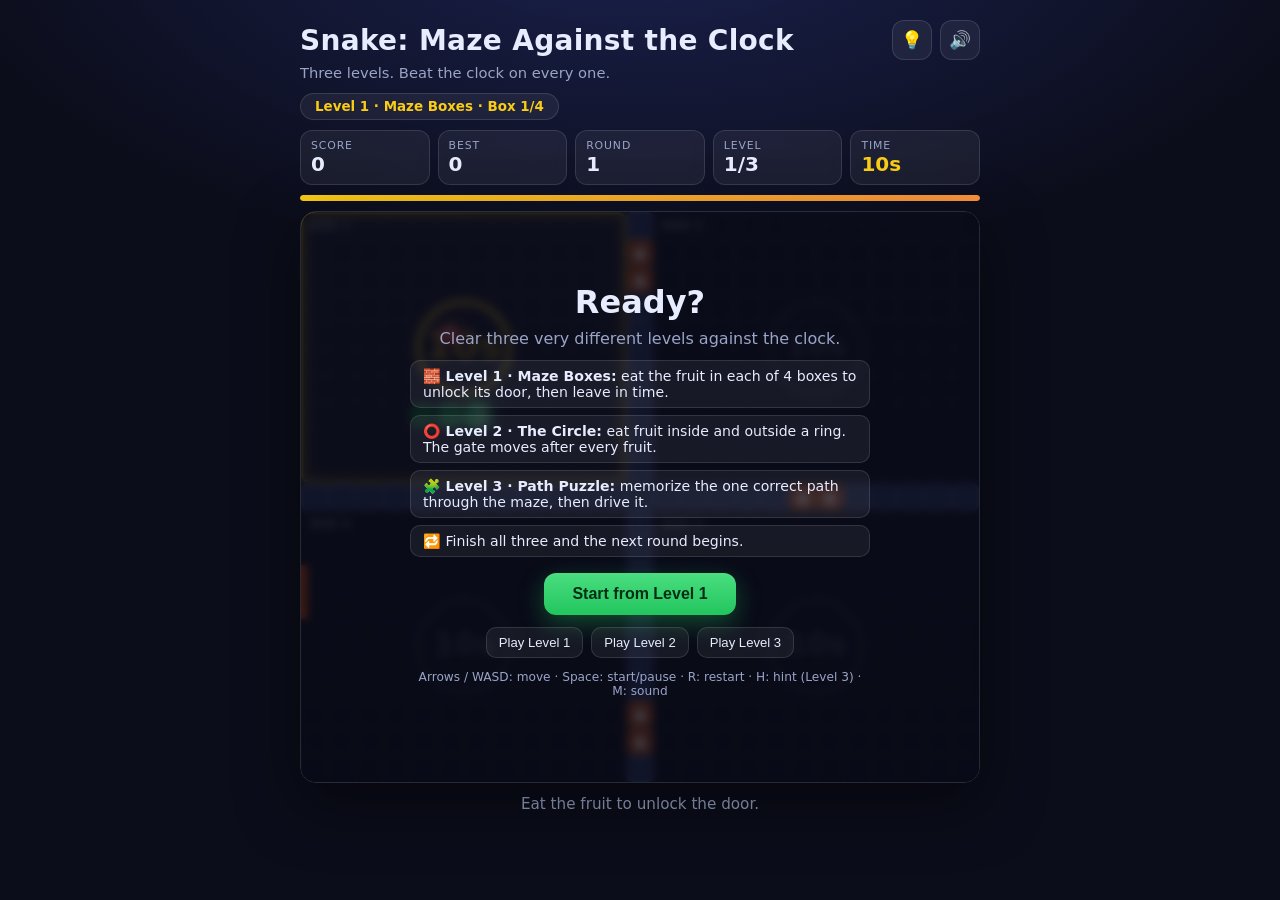
==== index.html @ c09808b4 "One more game team 6" ====
<!DOCTYPE html>
<html lang="en">
<head>
<meta charset="UTF-8">
<meta name="viewport" content="width=device-width, initial-scale=1">
<title>Snake - Maze Against the Clock (Levels)</title>
<style>
:root {
  --bg: #0b0d1a;
  --panel: rgba(255, 255, 255, 0.06);
  --border: rgba(255, 255, 255, 0.12);
  --text: #e8ecff;
  --muted: #9aa4c7;
  --accent: #4ade80;
  --gold: #facc15;
  --danger: #f87171;
}
* { box-sizing: border-box; }
html, body { min-height: 100%; }
body {
  margin: 0;
  font-family: system-ui, -apple-system, "Segoe UI", Roboto, Helvetica, Arial, sans-serif;
  color: var(--text);
  background: radial-gradient(1200px 600px at 50% -10%, #1b2250 0%, var(--bg) 60%);
  background-attachment: fixed;
  display: flex;
  justify-content: center;
  padding: 20px 12px 32px;
}
.app { width: 100%; max-width: 680px; }
.top { display: flex; align-items: center; justify-content: space-between; gap: 12px; margin-bottom: 4px; }
.top .btns { display: flex; gap: 8px; }
.title { font-size: clamp(1.25rem, 4vw, 1.75rem); margin: 0; letter-spacing: 0.3px; }
.sub { color: var(--muted); margin: 0 0 12px; font-size: 0.92rem; }
.pill {
  display: inline-block;
  background: var(--panel);
  border: 1px solid var(--border);
  border-radius: 99px;
  padding: 5px 14px;
  font-size: 0.84rem;
  font-weight: 600;
  color: var(--gold);
  margin-bottom: 10px;
}
.icon-btn {
  background: var(--panel);
  border: 1px solid var(--border);
  color: var(--text);
  width: 40px; height: 40px;
  border-radius: 12px;
  font-size: 1.1rem;
  cursor: pointer;
  transition: background 0.15s, transform 0.1s;
}
.icon-btn:hover { background: rgba(255, 255, 255, 0.12); }
.icon-btn:active { transform: scale(0.94); }
.hud { display: grid; grid-template-columns: repeat(5, 1fr); gap: 8px; margin-bottom: 10px; }
.card {
  background: var(--panel);
  border: 1px solid var(--border);
  border-radius: 12px;
  padding: 8px 10px;
  backdrop-filter: blur(6px);
}
.card .label { font-size: 0.68rem; text-transform: uppercase; letter-spacing: 0.08em; color: var(--muted); }
.card .value { display: inline-block; font-size: 1.25rem; font-weight: 700; font-variant-numeric: tabular-nums; }
.card.time .value { color: var(--gold); }
.card.time.danger .value { color: var(--danger); animation: pulse 0.5s infinite alternate; }
@keyframes pulse { to { transform: scale(1.14); } }
.bar { height: 6px; background: rgba(255, 255, 255, 0.08); border-radius: 99px; overflow: hidden; margin-bottom: 10px; }
.bar > div { height: 100%; width: 100%; background: linear-gradient(90deg, var(--gold), #fb923c); border-radius: 99px; }
.bar.danger > div { background: linear-gradient(90deg, #f87171, #ef4444); }
.stage {
  position: relative;
  border-radius: 16px;
  overflow: hidden;
  border: 1px solid var(--border);
  box-shadow: 0 20px 60px rgba(0, 0, 0, 0.5);
}
canvas { display: block; width: 100%; height: auto; touch-action: none; background: #0a0c18; }
.toast {
  position: absolute; top: 12px; left: 50%;
  transform: translate(-50%, -20px);
  background: rgba(15, 18, 40, 0.94);
  border: 1px solid var(--border);
  padding: 7px 16px;
  border-radius: 99px;
  font-size: 0.9rem;
  opacity: 0;
  transition: opacity 0.25s, transform 0.25s;
  pointer-events: none;
  max-width: 94%;
  text-align: center;
}
.toast.show { opacity: 1; transform: translate(-50%, 0); }
.overlay {
  position: absolute; inset: 0;
  display: flex; align-items: center; justify-content: center;
  background: rgba(8, 10, 22, 0.78);
  backdrop-filter: blur(4px);
  padding: 16px;
  text-align: center;
  overflow-y: auto;
}
.overlay.hidden { display: none; }
.panel { max-width: 460px; }
.panel h2 { margin: 0 0 8px; font-size: clamp(1.4rem, 5vw, 2rem); }
.panel p { margin: 0 0 12px; color: var(--muted); }
.rules { text-align: left; margin: 0 auto 16px; padding: 0; list-style: none; display: grid; gap: 7px; }
.rules li { background: var(--panel); border: 1px solid var(--border); border-radius: 10px; padding: 7px 12px; font-size: 0.88rem; }
.stats { font-weight: 600; margin-bottom: 16px; font-variant-numeric: tabular-nums; }
.btn {
  background: linear-gradient(180deg, #4ade80, #22c55e);
  color: #052e16;
  border: 0;
  border-radius: 12px;
  padding: 12px 28px;
  font-size: 1rem;
  font-weight: 700;
  cursor: pointer;
  box-shadow: 0 8px 24px rgba(34, 197, 94, 0.35);
  transition: transform 0.1s, filter 0.15s;
}
.btn:hover { filter: brightness(1.08); }
.btn:active { transform: scale(0.97); }
.levels { display: flex; gap: 8px; justify-content: center; margin-top: 12px; flex-wrap: wrap; }
.levels button {
  background: var(--panel);
  border: 1px solid var(--border);
  color: var(--text);
  border-radius: 10px;
  padding: 7px 12px;
  font-size: 0.82rem;
  cursor: pointer;
}
.levels button:hover { background: rgba(255, 255, 255, 0.14); }
.keys { margin-top: 12px !important; font-size: 0.76rem; }
.hint { text-align: center; margin: 12px 0 0; color: var(--muted); min-height: 1.4em; font-size: 0.95rem; }
.hint.ok { color: var(--accent); }
.dpad { display: none; grid-template-columns: repeat(3, 60px); grid-template-rows: repeat(2, 60px); gap: 8px; justify-content: center; margin-top: 14px; }
.dpad button {
  background: var(--panel); border: 1px solid var(--border); color: var(--text);
  border-radius: 14px; font-size: 1.3rem; touch-action: manipulation;
}
.dpad button:active { background: rgba(255, 255, 255, 0.2); }
.dpad .up { grid-column: 2; grid-row: 1; }
.dpad .left { grid-column: 1; grid-row: 2; }
.dpad .down { grid-column: 2; grid-row: 2; }
.dpad .right { grid-column: 3; grid-row: 2; }
@media (pointer: coarse) { .dpad { display: grid; } }
@media (max-width: 520px) { .hud { grid-template-columns: repeat(3, 1fr); } }
</style>
</head>
<body>
<div class="app">
  <div class="top">
    <h1 class="title">Snake: Maze Against the Clock</h1>
    <div class="btns">
      <button class="icon-btn" id="hintBtn" aria-label="Use hint">💡</button>
      <button class="icon-btn" id="muteBtn" aria-label="Toggle sound">🔊</button>
    </div>
  </div>
  <p class="sub">Three levels. Beat the clock on every one.</p>
  <div class="pill" id="stagePill"></div>

  <div class="hud">
    <div class="card"><div class="label">Score</div><div class="value" id="score">0</div></div>
    <div class="card"><div class="label">Best</div><div class="value" id="best">0</div></div>
    <div class="card"><div class="label">Round</div><div class="value" id="round">1</div></div>
    <div class="card"><div class="label">Level</div><div class="value" id="level">1/3</div></div>
    <div class="card time" id="timeCard"><div class="label">Time</div><div class="value" id="time">10s</div></div>
  </div>
  <div class="bar" id="bar"><div id="barFill"></div></div>

  <div class="stage">
    <canvas id="game" width="625" height="525"></canvas>
    <div class="toast" id="toast"></div>
    <div class="overlay" id="overlay">
      <div class="panel">
        <h2 id="ovTitle"></h2>
        <p id="ovText"></p>
        <ul class="rules" id="ovRules">
          <li>🧱 <b>Level 1 · Maze Boxes:</b> eat the fruit in each of 4 boxes to unlock its door, then leave in time.</li>
          <li>⭕ <b>Level 2 · The Circle:</b> eat fruit inside and outside a ring. The gate moves after every fruit.</li>
          <li>🧩 <b>Level 3 · Path Puzzle:</b> memorize the one correct path through the maze, then drive it.</li>
          <li>🔁 Finish all three and the next round begins.</li>
        </ul>
        <div class="stats" id="ovStats"></div>
        <button class="btn" id="ovBtn"></button>
        <div class="levels" id="ovLevels">
          <button data-level="0">Play Level 1</button>
          <button data-level="1">Play Level 2</button>
          <button data-level="2">Play Level 3</button>
        </div>
        <p class="keys">Arrows / WASD: move · Space: start/pause · R: restart · H: hint (Level 3) · M: sound</p>
      </div>
    </div>
  </div>

  <p class="hint" id="hint"></p>

  <div class="dpad">
    <button class="up" data-dx="0" data-dy="-1" aria-label="Up">▲</button>
    <button class="left" data-dx="-1" data-dy="0" aria-label="Left">◀</button>
    <button class="down" data-dx="0" data-dy="1" aria-label="Down">▼</button>
    <button class="right" data-dx="1" data-dy="0" aria-label="Right">▶</button>
  </div>
</div>

<script>
(function () {
  const TILE = 25, COLS = 25, ROWS = 21;
  const DELAY = 180;
  const BOX_LIMIT = 10000;
  const CIRCLE_LIMIT = 12000;
  const CIRCLE_FRUITS = 4;
  const VW = Math.floor(COLS / 2), HW = Math.floor(ROWS / 2);
  const W = COLS * TILE, H = ROWS * TILE;

  const RING_R = 8, GAP_HALF = 0.24;
  const RCX = (COLS - 1) / 2, RCY = (ROWS - 1) / 2;

  const MZ_W = 8, MZ_H = 6;
  const MGW = MZ_W * 2 + 1, MGH = MZ_H * 2 + 1;
  const MOX = Math.floor((COLS - MGW) / 2), MOY = Math.floor((ROWS - MGH) / 2);
  const PREVIEW_MS = 6000, HINTS = 3, HINT_COST = 3000, HINT_SHOW = 1600;

  const STAGE_NAMES = ['Maze Boxes', 'The Circle', 'Path Puzzle'];
  const BONUS = [10, 15, 25];

  const canvas = document.getElementById('game');
  const ctx = canvas.getContext('2d');
  const dpr = Math.min(window.devicePixelRatio || 1, 2);
  canvas.width = W * dpr;
  canvas.height = H * dpr;

  const $ = id => document.getElementById(id);
  const scoreEl = $('score'), bestEl = $('best'), roundEl = $('round'), levelEl = $('level');
  const timeEl = $('time'), timeCard = $('timeCard'), bar = $('bar'), barFill = $('barFill');
  const overlay = $('overlay'), ovTitle = $('ovTitle'), ovText = $('ovText');
  const ovRules = $('ovRules'), ovStats = $('ovStats'), ovBtn = $('ovBtn'), ovLevels = $('ovLevels');
  const toastEl = $('toast'), hintEl = $('hint'), muteBtn = $('muteBtn'), hintBtn = $('hintBtn');
  const stagePill = $('stagePill');

  function loadStore(key) {
    try { return localStorage.getItem(key); } catch (e) { return null; }
  }
  function saveStore(key, value) {
    try { localStorage.setItem(key, String(value)); } catch (e) {}
  }

  let best = parseInt(loadStore('snakeMazeLevelsBest') || '0', 10) || 0;
  let muted = loadStore('snakeMazeMuted') === '1';
  let startBest = best;

  let audioCtx = null;
  function ensureAudio() {
    if (!audioCtx) {
      try { audioCtx = new (window.AudioContext || window.webkitAudioContext)(); } catch (e) {}
    }
    if (audioCtx && audioCtx.state === 'suspended') audioCtx.resume();
  }
  function tone(freq, dur, type, vol, delay) {
    if (muted || !audioCtx) return;
    const t = audioCtx.currentTime + (delay || 0);
    const o = audioCtx.createOscillator();
    const g = audioCtx.createGain();
    o.type = type || 'sine';
    o.frequency.setValueAtTime(freq, t);
    g.gain.setValueAtTime(vol || 0.07, t);
    g.gain.exponentialRampToValueAtTime(0.0001, t + dur);
    o.connect(g);
    g.connect(audioCtx.destination);
    o.start(t);
    o.stop(t + dur);
  }
  const sfx = {
    eat() { tone(660, 0.08, 'square'); tone(880, 0.1, 'square', 0.07, 0.07); },
    unlock() { tone(523, 0.1, 'triangle', 0.1); tone(784, 0.18, 'triangle', 0.1, 0.1); },
    enter() { tone(440, 0.08, 'triangle', 0.09); tone(554, 0.08, 'triangle', 0.09, 0.08); tone(659, 0.12, 'triangle', 0.09, 0.16); },
    round() { [523, 659, 784, 1047].forEach((f, i) => tone(f, 0.16, 'triangle', 0.1, i * 0.09)); },
    tick() { tone(1000, 0.05, 'square', 0.04); },
    gate() { tone(330, 0.1, 'sine', 0.08); tone(247, 0.14, 'sine', 0.08, 0.09); },
    die() { tone(220, 0.25, 'sawtooth', 0.09); tone(110, 0.45, 'sawtooth', 0.09, 0.2); }
  };

  const snake = [];
  const doors = [[{}, {}], [{}, {}], [{}, {}], [{}, {}]];
  const doorOpen = [false, false, false, false];
  const doorSealed = [false, false, false, false];
  const timeLeft = [BOX_LIMIT, BOX_LIMIT, BOX_LIMIT, BOX_LIMIT];
  const particles = [];

  const ringAll = [];
  const ringAny = new Uint8Array(COLS * ROWS);
  const ringWall = new Uint8Array(COLS * ROWS);
  const wallGrid = new Uint8Array(COLS * ROWS);

  let food = null;
  let dx = 1, dy = 0;
  let queue = [];
  let score = 0, round = 1, cur = 0, stage = 0, limit = BOX_LIMIT;
  let state = 'menu';
  let acc = 0, lastSec = null, shake = 0, toastTimer = null;
  let circleIndex = 0, gapAngle = 0, pendingGate = false;
  let path = [], previewLeft = 0, hintShow = 0, hintsLeft = HINTS;

  function randInt(a, b) { return a + Math.floor(Math.random() * (b - a + 1)); }
  function angDiff(a, b) {
    let d = Math.abs(a - b) % (Math.PI * 2);
    return d > Math.PI ? Math.PI * 2 - d : d;
  }

  for (let y = 0; y < ROWS; y++) {
    for (let x = 0; x < COLS; x++) {
      const d = Math.hypot(x - RCX, y - RCY);
      if (Math.abs(d - RING_R) <= 0.55) {
        ringAll.push({ x, y });
        ringAny[y * COLS + x] = 1;
      }
    }
  }

  function generateDoors() {
    const r0 = randInt(1, HW - 3);
    doors[0] = [{ x: VW, y: r0 }, { x: VW, y: r0 + 1 }];
    const c1 = randInt(VW + 2, COLS - 3);
    doors[1] = [{ x: c1, y: HW }, { x: c1 + 1, y: HW }];
    const r2 = randInt(HW + 2, ROWS - 3);
    doors[2] = [{ x: VW, y: r2 }, { x: VW, y: r2 + 1 }];
    const r3 = randInt(HW + 2, ROWS - 3);
    doors[3] = [{ x: 0, y: r3 }, { x: 0, y: r3 + 1 }];
  }

  function boxRect(i) {
    switch (i) {
      case 0: return { x0: 0, y0: 0, x1: VW - 1, y1: HW - 1 };
      case 1: return { x0: VW + 1, y0: 0, x1: COLS - 1, y1: HW - 1 };
      case 2: return { x0: VW + 1, y0: HW + 1, x1: COLS - 1, y1: ROWS - 1 };
      default: return { x0: 0, y0: HW + 1, x1: VW - 1, y1: ROWS - 1 };
    }
  }

  function boxOf(x, y) {
    if (x === VW || y === HW) return -1;
    if (y < HW) return x < VW ? 0 : 1;
    return x > VW ? 2 : 3;
  }

  function doorIndexAt(x, y) {
    for (let i = 0; i < 3; i++) {
      if ((doors[i][0].x === x && doors[i][0].y === y) || (doors[i][1].x === x && doors[i][1].y === y)) return i;
    }
    return -1;
  }

  function blockReason(x, y) {
    if (stage === 1) return ringWall[y * COLS + x] ? 'You crashed into the ring wall.' : null;
    if (stage === 2) return wallGrid[y * COLS + x] ? 'You hit a wall. Wrong path!' : null;
    if (x !== VW && y !== HW) return null;
    const d = doorIndexAt(x, y);
    if (d >= 0 && !doorSealed[d]) {
      return doorOpen[d] ? null : 'The door is locked. Eat the fruit first.';
    }
    return 'You crashed into the wall.';
  }

  function onSnake(x, y) {
    return snake.some(s => s.x === x && s.y === y);
  }

  function spawnBoxFood() {
    const r = boxRect(cur);
    let x, y;
    do {
      x = randInt(r.x0, r.x1);
      y = randInt(r.y0, r.y1);
    } while (onSnake(x, y));
    food = { x, y };
  }

  function setupBoxes() {
    limit = BOX_LIMIT;
    timeLeft.fill(limit);
    generateDoors();
    const startY = randInt(2, HW - 3);
    snake.length = 0;
    snake.push({ x: 6, y: startY }, { x: 5, y: startY }, { x: 4, y: startY });
    dx = 1;
    dy = 0;
    spawnBoxFood();
  }

  function chooseGap(oldAngle) {
    let a;
    do {
      a = (Math.random() * 2 - 1) * Math.PI;
    } while (oldAngle !== null && angDiff(a, oldAngle) < 1.2);
    gapAngle = a;
    ringWall.fill(0);
    for (const c of ringAll) {
      if (angDiff(Math.atan2(c.y - RCY, c.x - RCX), gapAngle) >= GAP_HALF) {
        ringWall[c.y * COLS + c.x] = 1;
      }
    }
  }

  function spawnCircleFood() {
    const inside = circleIndex % 2 === 1;
    let x, y, tries = 0;
    do {
      x = randInt(0, COLS - 1);
      y = randInt(0, ROWS - 1);
      const d = Math.hypot(x - RCX, y - RCY);
      const okZone = inside ? d <= RING_R - 1.6 : d >= RING_R + 1.6;
      if (okZone && !onSnake(x, y)) break;
      tries++;
    } while (tries < 2000);
    food = { x, y };
  }

  function setupCircle() {
    limit = CIRCLE_LIMIT;
    timeLeft.fill(limit);
    circleIndex = 0;
    pendingGate = false;
    chooseGap(null);
    snake.length = 0;
    snake.push({ x: 4, y: 1 }, { x: 3, y: 1 }, { x: 2, y: 1 });
    dx = 1;
    dy = 0;
    spawnCircleFood();
  }

  function setupPuzzle() {
    wallGrid.fill(1);
    const openCell = (lx, ly) => { wallGrid[(MOY + ly) * COLS + MOX + lx] = 0; };
    const isWallCell = (lx, ly) => wallGrid[(MOY + ly) * COLS + MOX + lx] === 1;
    const stack = [[1, 1]];
    openCell(1, 1);
    while (stack.length) {
      const [x, y] = stack[stack.length - 1];
      const opts = [];
      [[2, 0], [-2, 0], [0, 2], [0, -2]].forEach(([ax, ay]) => {
        const nx = x + ax, ny = y + ay;
        if (nx > 0 && ny > 0 && nx < MGW - 1 && ny < MGH - 1 && isWallCell(nx, ny)) opts.push([ax, ay]);
      });
      if (!opts.length) { stack.pop(); continue; }
      const [ax, ay] = opts[randInt(0, opts.length - 1)];
      openCell(x + ax / 2, y + ay / 2);
      openCell(x + ax, y + ay);
      stack.push([x + ax, y + ay]);
    }

    const sx = MOX + 1, sy = MOY + 1;
    const prev = new Int32Array(COLS * ROWS).fill(-2);
    const dist = new Int32Array(COLS * ROWS).fill(-1);
    const q = [sy * COLS + sx];
    prev[q[0]] = -1;
    dist[q[0]] = 0;
    let far = q[0];
    for (let qi = 0; qi < q.length; qi++) {
      const k = q[qi];
      const x = k % COLS, y = Math.floor(k / COLS);
      if ((x - MOX) % 2 === 1 && (y - MOY) % 2 === 1 && dist[k] > dist[far]) far = k;
      [[1, 0], [-1, 0], [0, 1], [0, -1]].forEach(([ax, ay]) => {
        const nx = x + ax, ny = y + ay;
        if (nx < 0 || ny < 0 || nx >= COLS || ny >= ROWS) return;
        const nk = ny * COLS + nx;
        if (wallGrid[nk] || prev[nk] !== -2) return;
        prev[nk] = k;
        dist[nk] = dist[k] + 1;
        q.push(nk);
      });
    }
    path = [];
    for (let k = far; k !== -1; k = prev[k]) path.push({ x: k % COLS, y: Math.floor(k / COLS) });
    path.reverse();

    snake.length = 0;
    snake.push({ x: path[2].x, y: path[2].y }, { x: path[1].x, y: path[1].y }, { x: path[0].x, y: path[0].y });
    dx = path[2].x - path[1].x;
    dy = path[2].y - path[1].y;
    food = { x: path[path.length - 1].x, y: path[path.length - 1].y };

    limit = Math.min(60, Math.max(15, Math.ceil(path.length * DELAY * 1.4 / 1000) + 4)) * 1000;
    timeLeft.fill(limit);
    previewLeft = PREVIEW_MS;
    hintShow = 0;
    hintsLeft = HINTS;
  }

  function startStage(s) {
    stage = s;
    queue = [];
    acc = 0;
    lastSec = null;
    cur = 0;
    food = null;
    pendingGate = false;
    previewLeft = 0;
    hintShow = 0;
    for (let i = 0; i < 4; i++) {
      doorOpen[i] = false;
      doorSealed[i] = false;
    }
    if (s === 0) setupBoxes();
    else if (s === 1) setupCircle();
    else setupPuzzle();
  }

  function resetGame(level) {
    score = 0;
    round = 1;
    startBest = best;
    startStage(level || 0);
  }

  function updateBest() {
    if (score > best) {
      best = score;
      saveStore('snakeMazeLevelsBest', best);
    }
  }

  function burst(px, py, color, n, speed) {
    for (let i = 0; i < n; i++) {
      const a = Math.random() * Math.PI * 2;
      const s = (0.3 + Math.random()) * speed;
      particles.push({
        x: px, y: py,
        vx: Math.cos(a) * s, vy: Math.sin(a) * s,
        life: 500 + Math.random() * 400, max: 900,
        size: 2 + Math.random() * 3, color
      });
    }
  }

  function toast(msg, ms) {
    toastEl.textContent = msg;
    toastEl.classList.add('show');
    clearTimeout(toastTimer);
    toastTimer = setTimeout(() => toastEl.classList.remove('show'), ms || 1600);
  }

  function showOverlay(title, text, showRules, stats, btn, showLevels) {
    ovTitle.textContent = title;
    ovText.textContent = text;
    ovRules.style.display = showRules ? 'grid' : 'none';
    ovStats.textContent = stats;
    ovBtn.textContent = btn;
    ovLevels.style.display = showLevels ? 'flex' : 'none';
    overlay.classList.remove('hidden');
  }

  function showMenu() {
    showOverlay('Ready?', 'Clear three very different levels against the clock.', true, '', 'Start from Level 1', true);
  }

  function startGame(level) {
    resetGame(level || 0);
    state = 'playing';
    overlay.classList.add('hidden');
    if ((level || 0) > 0) toast('Level ' + (level + 1) + ': ' + STAGE_NAMES[level], 1800);
  }

  function pauseGame() {
    if (state !== 'playing') return;
    state = 'paused';
    showOverlay('Paused', 'The clock is stopped.', false, '', 'Resume', false);
  }

  function resumeGame() {
    if (state !== 'paused') return;
    state = 'playing';
    overlay.classList.add('hidden');
  }

  function endGame(reason) {
    state = 'over';
    shake = 14;
    sfx.die();
    const head = snake[0];
    burst(head.x * TILE + TILE / 2, head.y * TILE + TILE / 2, '#f87171', 28, 160);
    updateBest();
    const stats = 'Score ' + score + '  ·  Level ' + (stage + 1) + '  ·  Round ' + round + '  ·  Best ' + best + (score > startBest ? '  ·  New best!' : '');
    setTimeout(() => {
      if (state === 'over') showOverlay('Game Over', reason, false, stats, 'Play again from Level 1', true);
    }, 650);
  }

  function completeStage() {
    const done = stage;
    const bonus = BONUS[done];
    score += bonus;
    updateBest();
    sfx.round();
    const head = snake[0];
    burst(head.x * TILE + TILE / 2, head.y * TILE + TILE / 2, '#4ade80', 36, 220);
    const next = (done + 1) % 3;
    if (next === 0) round++;
    startStage(next);
    toast('Level ' + (done + 1) + ' complete! +' + bonus + '  →  Level ' + (next + 1) + ': ' + STAGE_NAMES[next], 2400);
  }

  function step() {
    if (queue.length) {
      const q = queue.shift();
      dx = q[0];
      dy = q[1];
    }
    const head = snake[0];
    const nx = head.x + dx, ny = head.y + dy;

    if (nx < 0 || nx >= COLS || ny < 0 || ny >= ROWS) {
      const atExit = stage === 0 && cur === 3 && nx === -1 && (ny === doors[3][0].y || ny === doors[3][1].y);
      if (atExit) {
        if (doorOpen[3]) completeStage();
        else endGame('The exit is locked. Eat the fruit first.');
      } else {
        endGame('You hit the edge of the arena.');
      }
      return;
    }

    const reason = blockReason(nx, ny);
    if (reason) {
      endGame(reason);
      return;
    }

    const eating = food && food.x === nx && food.y === ny;
    const body = eating ? snake : snake.slice(0, -1);
    if (body.some(s => s.x === nx && s.y === ny)) {
      endGame('You bit yourself.');
      return;
    }

    snake.unshift({ x: nx, y: ny });

    if (eating) {
      score++;
      updateBest();
      burst(nx * TILE + TILE / 2, ny * TILE + TILE / 2, '#fb7185', 18, 150);
      sfx.eat();
      food = null;
      if (stage === 0) {
        doorOpen[cur] = true;
        setTimeout(sfx.unlock, 150);
        toast('Door unlocked!');
      } else if (stage === 1) {
        circleIndex++;
        if (circleIndex >= CIRCLE_FRUITS) {
          completeStage();
          return;
        }
        timeLeft[0] = limit;
        lastSec = null;
        pendingGate = true;
        spawnCircleFood();
        toast(circleIndex % 2 === 1 ? 'Now grab the fruit INSIDE the circle!' : 'Now grab the fruit OUTSIDE the circle!');
      } else {
        completeStage();
        return;
      }
    } else {
      snake.pop();
    }

    if (stage === 0) {
      const b = boxOf(nx, ny);
      if (b === cur + 1) {
        doorSealed[cur] = true;
        cur = b;
        lastSec = null;
        spawnBoxFood();
        sfx.enter();
        toast('Box ' + (cur + 1) + ': find the fruit!');
      }
    }

    if (stage === 1 && pendingGate && !snake.some(s => ringAny[s.y * COLS + s.x])) {
      chooseGap(gapAngle);
      pendingGate = false;
      sfx.gate();
      toast('The gate moved!');
    }
  }

  function queueDir(ndx, ndy) {
    const ref = queue.length ? { x: queue[queue.length - 1][0], y: queue[queue.length - 1][1] } : { x: dx, y: dy };
    if (ndx === -ref.x && ndy === -ref.y) return;
    if (ndx === ref.x && ndy === ref.y) return;
    if (queue.length < 3) queue.push([ndx, ndy]);
  }

  function useHint() {
    if (stage !== 2) {
      toast('Hints are only available in Level 3');
      return;
    }
    if (state !== 'playing' || previewLeft > 0) return;
    if (hintsLeft <= 0) {
      toast('No hints left');
      return;
    }
    hintsLeft--;
    hintShow = HINT_SHOW;
    timeLeft[0] = Math.max(timeLeft[0] - HINT_COST, 500);
    toast('Hint! -' + (HINT_COST / 1000) + 's');
  }

  function timeUpMessage() {
    if (stage === 0) return "Time's up in Box " + (cur + 1) + '!';
    if (stage === 1) return "Time's up! You didn't reach the fruit.";
    return "Time's up! You didn't find the path.";
  }

  function updateHud() {
    scoreEl.textContent = score;
    bestEl.textContent = best;
    roundEl.textContent = round;
    levelEl.textContent = (stage + 1) + '/3';
    const secs = Math.ceil(timeLeft[cur] / 1000);
    const danger = timeLeft[cur] <= 5000;
    timeEl.textContent = secs + 's';
    timeCard.classList.toggle('danger', danger && state === 'playing' && previewLeft <= 0);
    bar.classList.toggle('danger', danger);
    barFill.style.width = (timeLeft[cur] / limit * 100) + '%';

    let pill = 'Level ' + (stage + 1) + ' · ' + STAGE_NAMES[stage];
    let hint;
    let ok = false;
    if (stage === 0) {
      pill += ' · Box ' + (cur + 1) + '/4';
      ok = doorOpen[cur];
      hint = ok ? 'Door unlocked. Leave this box now!' : 'Eat the fruit to unlock the door.';
    } else if (stage === 1) {
      pill += ' · Fruit ' + Math.min(circleIndex + 1, CIRCLE_FRUITS) + '/' + CIRCLE_FRUITS;
      hint = (circleIndex % 2 === 1 ? 'Get the fruit INSIDE the circle' : 'Get the fruit OUTSIDE the circle') + '. The gate moves after every fruit.';
    } else {
      pill += ' · Hints ' + hintsLeft;
      hint = previewLeft > 0
        ? 'Memorize the path! Press Space to skip.'
        : 'Follow the exact path to the fruit. Hint: H (costs 3s).';
    }
    stagePill.textContent = pill;
    hintEl.textContent = hint;
    hintEl.classList.toggle('ok', ok);
  }

  function rr(x, y, w, h, r) {
    ctx.beginPath();
    ctx.moveTo(x + r, y);
    ctx.arcTo(x + w, y, x + w, y + h, r);
    ctx.arcTo(x + w, y + h, x, y + h, r);
    ctx.arcTo(x, y + h, x, y, r);
    ctx.arcTo(x, y, x + w, y, r);
    ctx.closePath();
  }

  function drawWallCell(x, y) {
    ctx.fillStyle = '#2f3b66';
    rr(x + 1, y + 1, TILE - 2, TILE - 2, 4);
    ctx.fill();
    ctx.strokeStyle = '#6f86d6';
    ctx.lineWidth = 1;
    ctx.stroke();
    ctx.strokeStyle = 'rgba(150, 175, 255, 0.3)';
    ctx.beginPath();
    ctx.moveTo(x + 5, y + 5);
    ctx.lineTo(x + TILE - 5, y + TILE - 5);
    ctx.moveTo(x + TILE - 5, y + 5);
    ctx.lineTo(x + 5, y + TILE - 5);
    ctx.stroke();
  }

  function drawLock(x, y) {
    ctx.strokeStyle = '#fff7ed';
    ctx.lineWidth = 2;
    ctx.beginPath();
    ctx.arc(x + TILE / 2, y + 11, 4, Math.PI, 0);
    ctx.stroke();
    ctx.fillStyle = '#fff7ed';
    rr(x + 7, y + 11, 11, 8, 2);
    ctx.fill();
  }

  function drawDoorCell(x, y, open, now) {
    if (open) {
      ctx.fillStyle = 'rgba(34, 197, 94, 0.16)';
      rr(x + 1, y + 1, TILE - 2, TILE - 2, 4);
      ctx.fill();
      ctx.strokeStyle = 'rgba(74, 222, 128, ' + (0.6 + 0.4 * Math.sin(now / 180)) + ')';
      ctx.lineWidth = 2;
      ctx.stroke();
    } else {
      ctx.fillStyle = '#c2410c';
      rr(x + 1, y + 1, TILE - 2, TILE - 2, 4);
      ctx.fill();
      ctx.strokeStyle = '#fdba74';
      ctx.lineWidth = 1;
      ctx.stroke();
      drawLock(x, y);
    }
  }

  function drawGrid(x0, y0, x1, y1) {
    ctx.strokeStyle = 'rgba(255, 255, 255, 0.05)';
    ctx.lineWidth = 1;
    ctx.beginPath();
    for (let x = x0; x <= x1; x++) { ctx.moveTo(x * TILE + 0.5, y0 * TILE); ctx.lineTo(x * TILE + 0.5, y1 * TILE); }
    for (let y = y0; y <= y1; y++) { ctx.moveTo(x0 * TILE, y * TILE + 0.5); ctx.lineTo(x1 * TILE, y * TILE + 0.5); }
    ctx.stroke();
  }

  function drawRingTimer(cx, cy, ms, lim, subLabel, now) {
    const danger = ms <= 5000;
    const frac = Math.max(0, ms / lim);
    const col = danger ? '248, 113, 113' : '250, 204, 21';
    ctx.lineWidth = 6;
    ctx.lineCap = 'round';
    ctx.strokeStyle = 'rgba(255, 255, 255, 0.07)';
    ctx.beginPath();
    ctx.arc(cx, cy, 42, 0, Math.PI * 2);
    ctx.stroke();
    ctx.strokeStyle = 'rgba(' + col + ', 0.55)';
    ctx.beginPath();
    ctx.arc(cx, cy, 42, -Math.PI / 2, -Math.PI / 2 + Math.PI * 2 * frac);
    ctx.stroke();
    const scale = danger && state === 'playing' ? 1 + 0.07 * Math.sin(now / 90) : 1;
    ctx.textAlign = 'center';
    ctx.textBaseline = 'middle';
    ctx.save();
    ctx.translate(cx, cy);
    ctx.scale(scale, scale);
    ctx.font = 'bold 36px system-ui, sans-serif';
    ctx.fillStyle = 'rgba(' + col + ', 0.6)';
    ctx.fillText(Math.ceil(ms / 1000) + 's', 0, subLabel ? -3 : 1);
    ctx.restore();
    if (subLabel) {
      ctx.font = 'bold 10px system-ui, sans-serif';
      ctx.fillStyle = 'rgba(255, 255, 255, 0.4)';
      ctx.fillText(subLabel, cx, cy + 24);
    }
  }

  function drawBoxTimers(now) {
    for (let i = 0; i < 4; i++) {
      const r = boxRect(i);
      const cx = (r.x0 + r.x1 + 1) * TILE / 2;
      const cy = (r.y0 + r.y1 + 1) * TILE / 2;

      ctx.textAlign = 'left';
      ctx.textBaseline = 'alphabetic';
      ctx.font = 'bold 11px system-ui, sans-serif';
      ctx.fillStyle = 'rgba(255, 255, 255, 0.45)';
      ctx.fillText('BOX ' + (i + 1), r.x0 * TILE + 8, r.y0 * TILE + 16);

      if (i === cur) {
        drawRingTimer(cx, cy, timeLeft[i], limit, null, now);
        continue;
      }

      ctx.lineWidth = 6;
      ctx.lineCap = 'round';
      ctx.strokeStyle = i < cur ? 'rgba(74, 222, 128, 0.35)' : 'rgba(255, 255, 255, 0.07)';
      ctx.beginPath();
      ctx.arc(cx, cy, 42, 0, Math.PI * 2);
      ctx.stroke();
      ctx.textAlign = 'center';
      ctx.textBaseline = 'middle';
      if (i < cur) {
        ctx.font = 'bold 20px system-ui, sans-serif';
        ctx.fillStyle = 'rgba(74, 222, 128, 0.6)';
        ctx.fillText('DONE', cx, cy);
      } else {
        ctx.font = 'bold 28px system-ui, sans-serif';
        ctx.fillStyle = 'rgba(255, 255, 255, 0.2)';
        ctx.fillText((limit / 1000) + 's', cx, cy + 1);
      }
    }
  }

  function drawBoxesScene(now) {
    for (let i = 0; i < 4; i++) {
      const r = boxRect(i);
      ctx.fillStyle = i === cur ? 'rgba(255, 255, 255, 0.06)' : i < cur ? 'rgba(74, 222, 128, 0.04)' : 'rgba(255, 255, 255, 0.02)';
      ctx.fillRect(r.x0 * TILE, r.y0 * TILE, (r.x1 - r.x0 + 1) * TILE, (r.y1 - r.y0 + 1) * TILE);
    }
    drawGrid(0, 0, COLS, ROWS);

    const c = boxRect(cur);
    ctx.shadowColor = '#facc15';
    ctx.shadowBlur = 14;
    ctx.strokeStyle = 'rgba(250, 204, 21, 0.75)';
    ctx.lineWidth = 2;
    rr(c.x0 * TILE + 1.5, c.y0 * TILE + 1.5, (c.x1 - c.x0 + 1) * TILE - 3, (c.y1 - c.y0 + 1) * TILE - 3, 6);
    ctx.stroke();
    ctx.shadowBlur = 0;

    for (let x = 0; x < COLS; x++) {
      for (let y = 0; y < ROWS; y++) {
        if (x !== VW && y !== HW) continue;
        const d = doorIndexAt(x, y);
        if (d >= 0 && !doorSealed[d]) drawDoorCell(x * TILE, y * TILE, doorOpen[d], now);
        else drawWallCell(x * TILE, y * TILE);
      }
    }

    const exitOpen = doorOpen[3];
    for (const p of doors[3]) {
      if (exitOpen) { ctx.shadowColor = '#4ade80'; ctx.shadowBlur = 12; }
      ctx.fillStyle = exitOpen ? '#4ade80' : '#ea580c';
      ctx.fillRect(0, p.y * TILE, 6, TILE);
      ctx.shadowBlur = 0;
    }
    if (exitOpen) {
      const my = (doors[3][0].y + 1) * TILE;
      ctx.fillStyle = 'rgba(74, 222, 128, ' + (0.6 + 0.4 * Math.sin(now / 180)) + ')';
      ctx.beginPath();
      ctx.moveTo(9, my);
      ctx.lineTo(19, my - 8);
      ctx.lineTo(19, my + 8);
      ctx.closePath();
      ctx.fill();
    }
    drawBoxTimers(now);
  }

  function drawCircleScene(now) {
    const pcx = (RCX + 0.5) * TILE, pcy = (RCY + 0.5) * TILE;
    const inside = circleIndex % 2 === 1;
    const pulse = 0.05 + 0.025 * Math.sin(now / 260);

    ctx.fillStyle = 'rgba(255, 255, 255, 0.03)';
    ctx.fillRect(0, 0, W, H);

    ctx.fillStyle = 'rgba(74, 222, 128, ' + pulse + ')';
    ctx.beginPath();
    if (inside) {
      ctx.arc(pcx, pcy, RING_R * TILE, 0, Math.PI * 2);
    } else {
      ctx.rect(0, 0, W, H);
      ctx.arc(pcx, pcy, RING_R * TILE, 0, Math.PI * 2, true);
    }
    ctx.fill(inside ? 'nonzero' : 'evenodd');

    drawGrid(0, 0, COLS, ROWS);

    for (const c of ringAll) {
      if (ringWall[c.y * COLS + c.x]) drawWallCell(c.x * TILE, c.y * TILE);
      else drawDoorCell(c.x * TILE, c.y * TILE, true, now);
    }

    ctx.textAlign = 'center';
    ctx.textBaseline = 'middle';
    ctx.font = 'bold 11px system-ui, sans-serif';
    ctx.fillStyle = 'rgba(255, 255, 255, 0.4)';
    ctx.fillText('INSIDE', pcx, pcy - 56);
    drawRingTimer(pcx, pcy, timeLeft[0], limit, 'FRUIT ' + Math.min(circleIndex + 1, CIRCLE_FRUITS) + '/' + CIRCLE_FRUITS, now);

    ctx.textAlign = 'left';
    ctx.textBaseline = 'alphabetic';
    ctx.font = 'bold 11px system-ui, sans-serif';
    ctx.fillStyle = 'rgba(255, 255, 255, 0.4)';
    ctx.fillText('OUTSIDE', 8, 16);
  }

  function drawPath(now) {
    if (!path.length) return;
    ctx.lineJoin = 'round';
    ctx.lineCap = 'round';
    ctx.shadowColor = '#facc15';
    ctx.shadowBlur = 12;
    ctx.strokeStyle = 'rgba(250, 204, 21, 0.75)';
    ctx.lineWidth = 6;
    ctx.beginPath();
    path.forEach((p, i) => {
      const px = p.x * TILE + TILE / 2, py = p.y * TILE + TILE / 2;
      if (i === 0) ctx.moveTo(px, py);
      else ctx.lineTo(px, py);
    });
    ctx.stroke();
    ctx.shadowBlur = 0;
    const idx = Math.floor(now / 28) % path.length;
    const m = path[idx];
    ctx.fillStyle = '#fff';
    ctx.beginPath();
    ctx.arc(m.x * TILE + TILE / 2, m.y * TILE + TILE / 2, 5, 0, Math.PI * 2);
    ctx.fill();
  }

  function drawPuzzleScene(now) {
    ctx.fillStyle = 'rgba(0, 0, 0, 0.4)';
    ctx.fillRect(0, 0, W, H);
    ctx.fillStyle = 'rgba(255, 255, 255, 0.05)';
    ctx.fillRect(MOX * TILE, MOY * TILE, MGW * TILE, MGH * TILE);
    drawGrid(MOX, MOY, MOX + MGW, MOY + MGH);

    for (let y = MOY; y < MOY + MGH; y++) {
      for (let x = MOX; x < MOX + MGW; x++) {
        if (wallGrid[y * COLS + x]) drawWallCell(x * TILE, y * TILE);
      }
    }

    ctx.shadowColor = '#4ade80';
    ctx.shadowBlur = 10;
    ctx.strokeStyle = 'rgba(74, 222, 128, 0.7)';
    ctx.lineWidth = 2;
    rr(MOX * TILE + 1, MOY * TILE + 1, MGW * TILE - 2, MGH * TILE - 2, 6);
    ctx.stroke();
    ctx.shadowBlur = 0;

    if (previewLeft > 0 || hintShow > 0) drawPath(now);

    ctx.textAlign = 'center';
    ctx.textBaseline = 'middle';
    if (previewLeft > 0) {
      ctx.font = 'bold 22px system-ui, sans-serif';
      ctx.fillStyle = 'rgba(250, 204, 21, 0.95)';
      ctx.fillText('MEMORIZE THE PATH  ' + Math.ceil(previewLeft / 1000), W / 2, 40);
      ctx.font = '13px system-ui, sans-serif';
      ctx.fillStyle = 'rgba(255, 255, 255, 0.6)';
      ctx.fillText('Press Space to skip', W / 2, 66);
    } else {
      ctx.font = 'bold 13px system-ui, sans-serif';
      ctx.fillStyle = 'rgba(255, 255, 255, 0.45)';
      ctx.fillText('FIND THE ONE CORRECT PATH', W / 2, 40);
    }
  }

  function drawFood(now) {
    if (!food) return;
    const cx = food.x * TILE + TILE / 2;
    const cy = food.y * TILE + TILE / 2;
    const r = 8 + 1.5 * Math.sin(now / 200);
    ctx.shadowColor = '#ef4444';
    ctx.shadowBlur = 18;
    const grad = ctx.createRadialGradient(cx - 3, cy - 3, 1, cx, cy, r);
    grad.addColorStop(0, '#fca5a5');
    grad.addColorStop(1, '#dc2626');
    ctx.fillStyle = grad;
    ctx.beginPath();
    ctx.arc(cx, cy, r, 0, Math.PI * 2);
    ctx.fill();
    ctx.shadowBlur = 0;
    ctx.strokeStyle = '#16a34a';
    ctx.lineWidth = 2;
    ctx.beginPath();
    ctx.moveTo(cx, cy - r + 1);
    ctx.lineTo(cx + 3, cy - r - 4);
    ctx.stroke();
  }

  function drawSnake() {
    const n = snake.length;
    for (let i = n - 1; i >= 0; i--) {
      const t = n > 1 ? i / (n - 1) : 0;
      const r = Math.round(74 + (21 - 74) * t);
      const g = Math.round(222 + (128 - 222) * t);
      const b = Math.round(128 + (61 - 128) * t);
      const s = snake[i];
      if (i === 0) {
        ctx.shadowColor = '#4ade80';
        ctx.shadowBlur = 14;
      }
      ctx.fillStyle = 'rgb(' + r + ',' + g + ',' + b + ')';
      rr(s.x * TILE + 1, s.y * TILE + 1, TILE - 2, TILE - 2, i === 0 ? 9 : 6);
      ctx.fill();
      ctx.shadowBlur = 0;
    }
    const h = snake[0];
    const cx = h.x * TILE + TILE / 2;
    const cy = h.y * TILE + TILE / 2;
    const px = -dy, py = dx;
    [-1, 1].forEach(side => {
      const ex = cx + dx * 4 + px * 5 * side;
      const ey = cy + dy * 4 + py * 5 * side;
      ctx.fillStyle = '#fff';
      ctx.beginPath();
      ctx.arc(ex, ey, 3.2, 0, Math.PI * 2);
      ctx.fill();
      ctx.fillStyle = '#052e16';
      ctx.beginPath();
      ctx.arc(ex + dx * 1.2, ey + dy * 1.2, 1.6, 0, Math.PI * 2);
      ctx.fill();
    });
  }

  function drawParticles() {
    for (const p of particles) {
      ctx.globalAlpha = Math.max(0, p.life / p.max);
      ctx.fillStyle = p.color;
      ctx.beginPath();
      ctx.arc(p.x, p.y, p.size, 0, Math.PI * 2);
      ctx.fill();
    }
    ctx.globalAlpha = 1;
  }

  function draw(now) {
    const sx = shake > 0.3 ? (Math.random() - 0.5) * shake : 0;
    const sy = shake > 0.3 ? (Math.random() - 0.5) * shake : 0;
    ctx.setTransform(dpr, 0, 0, dpr, sx * dpr, sy * dpr);
    ctx.clearRect(-30, -30, W + 60, H + 60);

    const bg = ctx.createLinearGradient(0, 0, 0, H);
    bg.addColorStop(0, '#0f1224');
    bg.addColorStop(1, '#0a0c18');
    ctx.fillStyle = bg;
    ctx.fillRect(-30, -30, W + 60, H + 60);

    if (stage === 0) drawBoxesScene(now);
    else if (stage === 1) drawCircleScene(now);
    else drawPuzzleScene(now);

    drawFood(now);
    drawSnake();
    drawParticles();
  }

  let last = performance.now();
  function frame(now) {
    const dt = Math.min(now - last, 100);
    last = now;

    if (state === 'playing') {
      if (stage === 2 && previewLeft > 0) {
        previewLeft -= dt;
        if (previewLeft <= 0) {
          previewLeft = 0;
          toast('Go!', 900);
        }
      } else {
        if (hintShow > 0) hintShow -= dt;
        timeLeft[cur] -= dt;
        if (timeLeft[cur] <= 0) {
          timeLeft[cur] = 0;
          endGame(timeUpMessage());
        } else {
          const secs = Math.ceil(timeLeft[cur] / 1000);
          if (secs !== lastSec) {
            if (secs <= 5) sfx.tick();
            lastSec = secs;
          }
          acc += dt;
          while (acc >= DELAY && state === 'playing') {
            acc -= DELAY;
            step();
          }
        }
      }
    }

    for (let i = particles.length - 1; i >= 0; i--) {
      const p = particles[i];
      p.x += p.vx * dt / 1000;
      p.y += p.vy * dt / 1000;
      p.life -= dt;
      if (p.life <= 0) particles.splice(i, 1);
    }
    if (shake > 0) shake *= 0.9;

    updateHud();
    draw(now);
    requestAnimationFrame(frame);
  }

  function primaryAction() {
    if (state === 'menu' || state === 'over') startGame(0);
    else if (state === 'paused') resumeGame();
    else if (state === 'playing') {
      if (stage === 2 && previewLeft > 0) previewLeft = 0;
      else pauseGame();
    }
  }

  function toggleMute() {
    muted = !muted;
    saveStore('snakeMazeMuted', muted ? '1' : '0');
    muteBtn.textContent = muted ? '🔇' : '🔊';
    if (!muted) { ensureAudio(); sfx.tick(); }
  }

  const dirKeys = {
    arrowup: [0, -1], w: [0, -1],
    arrowdown: [0, 1], s: [0, 1],
    arrowleft: [-1, 0], a: [-1, 0],
    arrowright: [1, 0], d: [1, 0]
  };

  document.addEventListener('keydown', e => {
    const k = e.key.toLowerCase();
    if (dirKeys[k]) {
      e.preventDefault();
      ensureAudio();
      if (state === 'playing') queueDir(dirKeys[k][0], dirKeys[k][1]);
      return;
    }
    if (k === ' ' || k === 'enter') {
      e.preventDefault();
      if (document.activeElement && document.activeElement.blur) document.activeElement.blur();
      ensureAudio();
      primaryAction();
    } else if (k === 'p' || k === 'escape') {
      pauseGame();
    } else if (k === 'r') {
      ensureAudio();
      startGame(0);
    } else if (k === 'm') {
      toggleMute();
    } else if (k === 'h') {
      useHint();
    } else if (k === '1' || k === '2' || k === '3') {
      ensureAudio();
      startGame(parseInt(k, 10) - 1);
    }
  });

  ovBtn.addEventListener('click', () => {
    ensureAudio();
    ovBtn.blur();
    primaryAction();
  });

  ovLevels.querySelectorAll('button').forEach(btn => {
    btn.addEventListener('click', () => {
      ensureAudio();
      btn.blur();
      startGame(parseInt(btn.dataset.level, 10));
    });
  });

  muteBtn.addEventListener('click', () => {
    muteBtn.blur();
    toggleMute();
  });

  hintBtn.addEventListener('click', () => {
    hintBtn.blur();
    useHint();
  });

  document.querySelectorAll('.dpad button').forEach(btn => {
    btn.addEventListener('pointerdown', e => {
      e.preventDefault();
      ensureAudio();
      if (state === 'playing') queueDir(parseInt(btn.dataset.dx, 10), parseInt(btn.dataset.dy, 10));
    });
  });

  let touchStart = null;
  canvas.addEventListener('touchstart', e => {
    const t = e.changedTouches[0];
    touchStart = { x: t.clientX, y: t.clientY };
  }, { passive: true });
  canvas.addEventListener('touchend', e => {
    if (!touchStart) return;
    const t = e.changedTouches[0];
    const mx = t.clientX - touchStart.x;
    const my = t.clientY - touchStart.y;
    touchStart = null;
    if (Math.max(Math.abs(mx), Math.abs(my)) < 24 || state !== 'playing') return;
    ensureAudio();
    if (Math.abs(mx) > Math.abs(my)) queueDir(mx > 0 ? 1 : -1, 0);
    else queueDir(0, my > 0 ? 1 : -1);
  }, { passive: true });

  document.addEventListener('visibilitychange', () => {
    if (document.hidden) pauseGame();
  });

  muteBtn.textContent = muted ? '🔇' : '🔊';
  resetGame(0);
  showMenu();
  requestAnimationFrame(frame);
})();
</script>
</body>
</html>
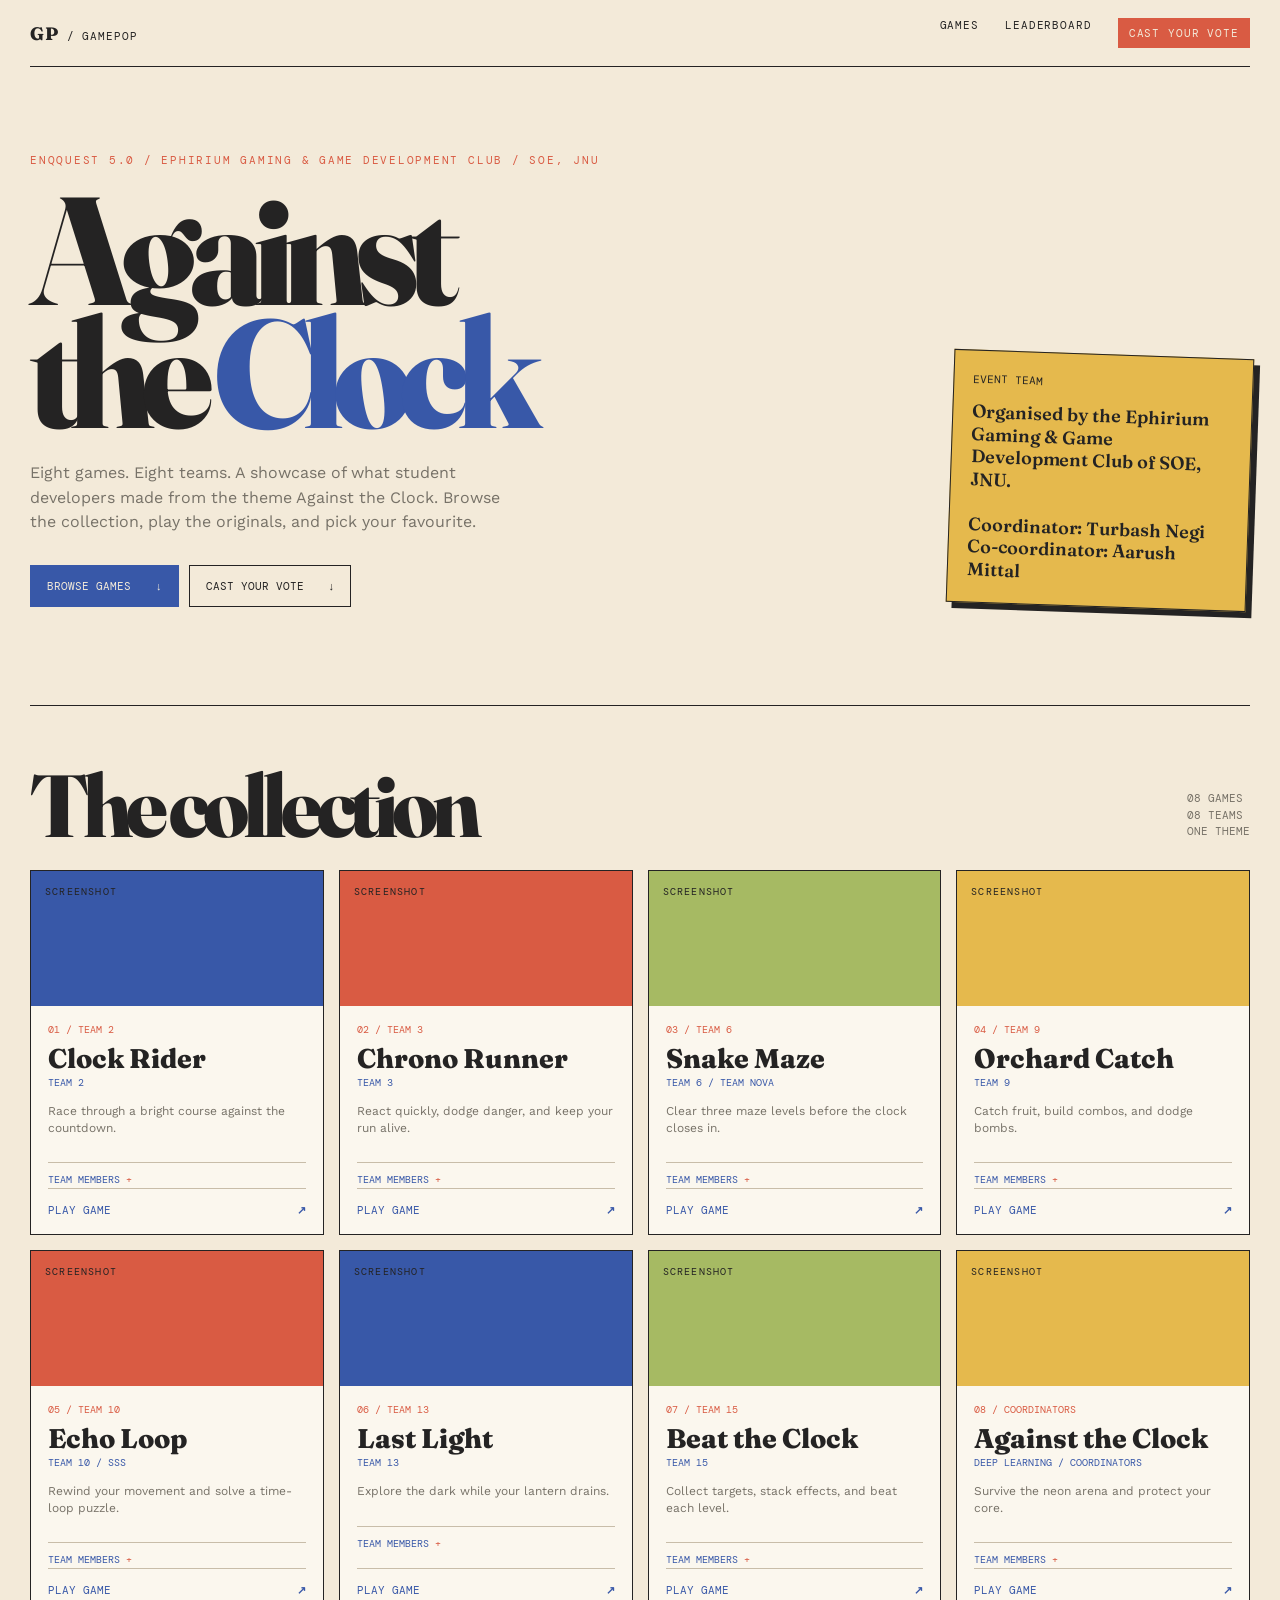
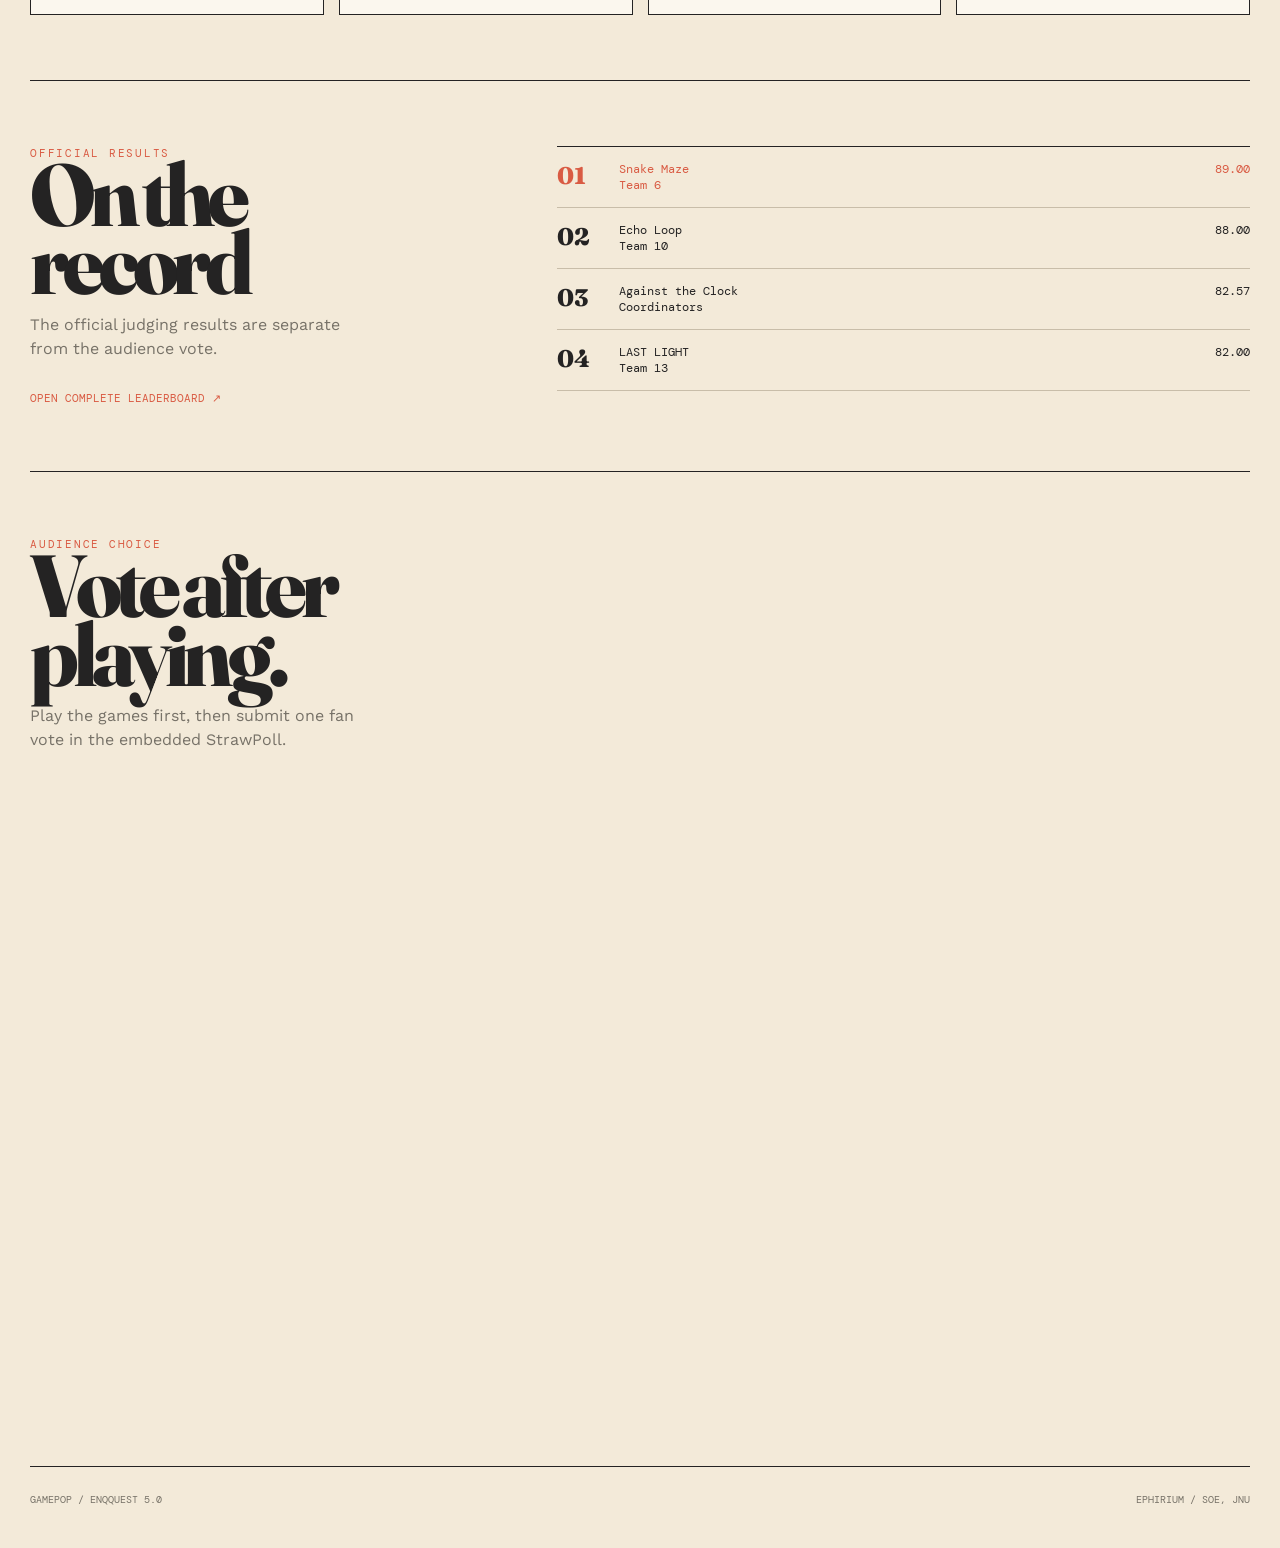
==== commit 341211d7: "Added main page and leaderboard game links and poll added" ====
--- a/index.html
+++ b/index.html
@@ -1,1282 +1,28 @@
-<!DOCTYPE html>
+<!doctype html>
 <html lang="en">
 <head>
-<meta charset="UTF-8">
-<meta name="viewport" content="width=device-width, initial-scale=1">
-<title>Snake - Maze Against the Clock (Levels)</title>
+<meta charset="utf-8"><meta name="viewport" content="width=device-width, initial-scale=1"><title>Against the Clock | GamePop</title>
 <style>
-:root {
-  --bg: #0b0d1a;
-  --panel: rgba(255, 255, 255, 0.06);
-  --border: rgba(255, 255, 255, 0.12);
-  --text: #e8ecff;
-  --muted: #9aa4c7;
-  --accent: #4ade80;
-  --gold: #facc15;
-  --danger: #f87171;
-}
-* { box-sizing: border-box; }
-html, body { min-height: 100%; }
-body {
-  margin: 0;
-  font-family: system-ui, -apple-system, "Segoe UI", Roboto, Helvetica, Arial, sans-serif;
-  color: var(--text);
-  background: radial-gradient(1200px 600px at 50% -10%, #1b2250 0%, var(--bg) 60%);
-  background-attachment: fixed;
-  display: flex;
-  justify-content: center;
-  padding: 20px 12px 32px;
-}
-.app { width: 100%; max-width: 680px; }
-.top { display: flex; align-items: center; justify-content: space-between; gap: 12px; margin-bottom: 4px; }
-.top .btns { display: flex; gap: 8px; }
-.title { font-size: clamp(1.25rem, 4vw, 1.75rem); margin: 0; letter-spacing: 0.3px; }
-.sub { color: var(--muted); margin: 0 0 12px; font-size: 0.92rem; }
-.pill {
-  display: inline-block;
-  background: var(--panel);
-  border: 1px solid var(--border);
-  border-radius: 99px;
-  padding: 5px 14px;
-  font-size: 0.84rem;
-  font-weight: 600;
-  color: var(--gold);
-  margin-bottom: 10px;
-}
-.icon-btn {
-  background: var(--panel);
-  border: 1px solid var(--border);
-  color: var(--text);
-  width: 40px; height: 40px;
-  border-radius: 12px;
-  font-size: 1.1rem;
-  cursor: pointer;
-  transition: background 0.15s, transform 0.1s;
-}
-.icon-btn:hover { background: rgba(255, 255, 255, 0.12); }
-.icon-btn:active { transform: scale(0.94); }
-.hud { display: grid; grid-template-columns: repeat(5, 1fr); gap: 8px; margin-bottom: 10px; }
-.card {
-  background: var(--panel);
-  border: 1px solid var(--border);
-  border-radius: 12px;
-  padding: 8px 10px;
-  backdrop-filter: blur(6px);
-}
-.card .label { font-size: 0.68rem; text-transform: uppercase; letter-spacing: 0.08em; color: var(--muted); }
-.card .value { display: inline-block; font-size: 1.25rem; font-weight: 700; font-variant-numeric: tabular-nums; }
-.card.time .value { color: var(--gold); }
-.card.time.danger .value { color: var(--danger); animation: pulse 0.5s infinite alternate; }
-@keyframes pulse { to { transform: scale(1.14); } }
-.bar { height: 6px; background: rgba(255, 255, 255, 0.08); border-radius: 99px; overflow: hidden; margin-bottom: 10px; }
-.bar > div { height: 100%; width: 100%; background: linear-gradient(90deg, var(--gold), #fb923c); border-radius: 99px; }
-.bar.danger > div { background: linear-gradient(90deg, #f87171, #ef4444); }
-.stage {
-  position: relative;
-  border-radius: 16px;
-  overflow: hidden;
-  border: 1px solid var(--border);
-  box-shadow: 0 20px 60px rgba(0, 0, 0, 0.5);
-}
-canvas { display: block; width: 100%; height: auto; touch-action: none; background: #0a0c18; }
-.toast {
-  position: absolute; top: 12px; left: 50%;
-  transform: translate(-50%, -20px);
-  background: rgba(15, 18, 40, 0.94);
-  border: 1px solid var(--border);
-  padding: 7px 16px;
-  border-radius: 99px;
-  font-size: 0.9rem;
-  opacity: 0;
-  transition: opacity 0.25s, transform 0.25s;
-  pointer-events: none;
-  max-width: 94%;
-  text-align: center;
-}
-.toast.show { opacity: 1; transform: translate(-50%, 0); }
-.overlay {
-  position: absolute; inset: 0;
-  display: flex; align-items: center; justify-content: center;
-  background: rgba(8, 10, 22, 0.78);
-  backdrop-filter: blur(4px);
-  padding: 16px;
-  text-align: center;
-  overflow-y: auto;
-}
-.overlay.hidden { display: none; }
-.panel { max-width: 460px; }
-.panel h2 { margin: 0 0 8px; font-size: clamp(1.4rem, 5vw, 2rem); }
-.panel p { margin: 0 0 12px; color: var(--muted); }
-.rules { text-align: left; margin: 0 auto 16px; padding: 0; list-style: none; display: grid; gap: 7px; }
-.rules li { background: var(--panel); border: 1px solid var(--border); border-radius: 10px; padding: 7px 12px; font-size: 0.88rem; }
-.stats { font-weight: 600; margin-bottom: 16px; font-variant-numeric: tabular-nums; }
-.btn {
-  background: linear-gradient(180deg, #4ade80, #22c55e);
-  color: #052e16;
-  border: 0;
-  border-radius: 12px;
-  padding: 12px 28px;
-  font-size: 1rem;
-  font-weight: 700;
-  cursor: pointer;
-  box-shadow: 0 8px 24px rgba(34, 197, 94, 0.35);
-  transition: transform 0.1s, filter 0.15s;
-}
-.btn:hover { filter: brightness(1.08); }
-.btn:active { transform: scale(0.97); }
-.levels { display: flex; gap: 8px; justify-content: center; margin-top: 12px; flex-wrap: wrap; }
-.levels button {
-  background: var(--panel);
-  border: 1px solid var(--border);
-  color: var(--text);
-  border-radius: 10px;
-  padding: 7px 12px;
-  font-size: 0.82rem;
-  cursor: pointer;
-}
-.levels button:hover { background: rgba(255, 255, 255, 0.14); }
-.keys { margin-top: 12px !important; font-size: 0.76rem; }
-.hint { text-align: center; margin: 12px 0 0; color: var(--muted); min-height: 1.4em; font-size: 0.95rem; }
-.hint.ok { color: var(--accent); }
-.dpad { display: none; grid-template-columns: repeat(3, 60px); grid-template-rows: repeat(2, 60px); gap: 8px; justify-content: center; margin-top: 14px; }
-.dpad button {
-  background: var(--panel); border: 1px solid var(--border); color: var(--text);
-  border-radius: 14px; font-size: 1.3rem; touch-action: manipulation;
-}
-.dpad button:active { background: rgba(255, 255, 255, 0.2); }
-.dpad .up { grid-column: 2; grid-row: 1; }
-.dpad .left { grid-column: 1; grid-row: 2; }
-.dpad .down { grid-column: 2; grid-row: 2; }
-.dpad .right { grid-column: 3; grid-row: 2; }
-@media (pointer: coarse) { .dpad { display: grid; } }
-@media (max-width: 520px) { .hud { grid-template-columns: repeat(3, 1fr); } }
+@import url('https://fonts.googleapis.com/css2?family=DM+Mono:wght@400;500&family=Fraunces:opsz,wght@9..144,600;9..144,800&family=Work+Sans:wght@400;600;700&display=swap');
+:root{--ink:#242323;--cream:#f3ead9;--blue:#3858a8;--red:#d95b43;--green:#a6ba63;--yellow:#e5b94d;--muted:#777268;--rule:#c8bda9}*{box-sizing:border-box}body{margin:0;background:var(--cream);color:var(--ink);font-family:'Work Sans',sans-serif}a{color:inherit;text-decoration:none}.page{width:min(1220px,calc(100% - 44px));margin:auto}.mast{display:flex;align-items:center;justify-content:space-between;padding:18px 0;border-bottom:1px solid var(--ink);font:11px 'DM Mono';letter-spacing:.08em;text-transform:uppercase}.mast strong{font:800 18px Fraunces}.mast nav{display:flex;gap:26px}.mast nav a:hover{color:var(--red)}.mast nav a:last-child{padding:8px 11px;background:var(--red);color:var(--cream)}.hero{display:grid;grid-template-columns:1fr 300px;gap:50px;padding:86px 0 98px;border-bottom:1px solid var(--ink)}.eyebrow{font:11px 'DM Mono';letter-spacing:.16em;text-transform:uppercase;color:var(--red)}.hero h1{max-width:850px;margin:22px 0 26px;font:800 clamp(72px,12vw,166px)/.8 Fraunces;letter-spacing:-.075em}.hero h1 em{color:var(--blue);font-style:normal}.hero-copy{max-width:470px;color:var(--muted);font-size:16px;line-height:1.55}.hero-note{align-self:end;border:1px solid var(--ink);padding:21px 19px;background:var(--yellow);transform:rotate(2deg);box-shadow:6px 6px 0 var(--ink)}.hero-note b{display:block;margin-bottom:15px;font:11px 'DM Mono';text-transform:uppercase}.hero-note p{margin:0;font:600 18px/1.25 Fraunces}.actions{display:flex;gap:10px;flex-wrap:wrap;margin-top:30px}.button{display:inline-flex;gap:25px;align-items:center;padding:13px 16px;border:1px solid var(--ink);font:11px 'DM Mono';text-transform:uppercase}.button:hover{background:var(--ink);color:var(--cream)}.button.primary{background:var(--blue);border-color:var(--blue);color:var(--cream)}.section{padding:65px 0;border-bottom:1px solid var(--ink)}.section-title{display:flex;justify-content:space-between;align-items:end;margin-bottom:30px}.section-title h2,.results h2,.fan h2{margin:0;font:800 clamp(48px,7vw,88px)/.78 Fraunces;letter-spacing:-.07em}.section-title p{margin:0;color:var(--muted);font:11px 'DM Mono';line-height:1.5;text-transform:uppercase}.games{display:grid;grid-template-columns:repeat(4,1fr);gap:15px}.game{display:flex;flex-direction:column;min-height:365px;border:1px solid var(--ink);background:#fbf7ee;transition:.2s}.game:hover{transform:translate(-4px,-5px);box-shadow:7px 7px 0 var(--blue)}.art{height:135px;background:var(--blue);position:relative}.game:nth-child(2) .art,.game:nth-child(5) .art{background:var(--red)}.game:nth-child(3) .art,.game:nth-child(7) .art{background:var(--green)}.game:nth-child(4) .art,.game:nth-child(8) .art{background:var(--yellow)}.art:after{content:'SCREENSHOT';position:absolute;left:14px;top:14px;color:var(--ink);font:10px 'DM Mono';letter-spacing:.12em}.info{display:flex;flex:1;flex-direction:column;padding:17px}.number{color:var(--red);font:10px 'DM Mono';text-transform:uppercase}.game h3{margin:12px 0 5px;font:800 27px/.85 Fraunces}.team{color:var(--blue);font:10px 'DM Mono';text-transform:uppercase}.desc{margin:14px 0;color:var(--muted);font-size:12px;line-height:1.4}.play{display:flex;justify-content:space-between;margin-top:auto;padding-top:14px;border-top:1px solid var(--rule);color:var(--blue);font:11px 'DM Mono';text-transform:uppercase}.results{display:grid;grid-template-columns:.8fr 1.2fr;gap:65px;align-items:start}.results p,.fan p{max-width:350px;color:var(--muted);line-height:1.5}.score-link{display:inline-block;margin-top:14px;color:var(--red);font:11px 'DM Mono';text-transform:uppercase}.score-list{border-top:1px solid var(--ink)}.score-row{display:grid;grid-template-columns:50px 1fr 70px;gap:12px;padding:14px 0;border-bottom:1px solid var(--rule);font:12px 'DM Mono'}.score-row b{font:800 24px Fraunces}.score-row em{text-align:right;font-style:normal}.score-row:first-child{color:var(--red)}.fan{display:grid;grid-template-columns:.7fr 1.3fr;gap:30px;align-items:start}.poll-panel{padding:16px;border:1px solid var(--ink);background:#fbf7ee;box-shadow:6px 6px 0 var(--blue)}.poll-panel iframe{display:block;width:100%;height:864px;border:0;background:#fff}.poll-fallback{display:flex;justify-content:space-between;align-items:center;gap:18px;margin-top:14px;color:var(--muted);font:11px 'DM Mono'}.poll-fallback .button{background:var(--red);border-color:var(--red);color:var(--cream)}footer{display:flex;justify-content:space-between;padding:26px 0 42px;color:var(--muted);font:10px 'DM Mono';text-transform:uppercase}@media(max-width:900px){.hero{grid-template-columns:1fr;gap:35px}.hero-note{max-width:300px}.games{grid-template-columns:repeat(2,1fr)}.results,.fan{grid-template-columns:1fr;gap:30px}}@media(max-width:560px){.page{width:calc(100% - 28px)}.mast{font-size:9px}.mast nav{gap:9px}.mast nav a:first-child{display:none}.hero{padding:60px 0 75px}.hero h1{font-size:clamp(68px,19vw,108px)}.actions{display:grid}.button{width:100%;justify-content:space-between}.section{padding:50px 0}.section-title{display:block}.section-title p{margin-top:16px}.games{grid-template-columns:1fr}.fan{display:block}.poll-panel{margin-top:25px;padding:10px}.poll-panel iframe{height:864px}.poll-fallback{display:block}.poll-fallback .button{display:flex;margin-top:12px}footer{display:block;line-height:2.2}}
+details{margin-top:12px;border-top:1px solid var(--rule);padding-top:10px;color:var(--blue);font:10px 'DM Mono';text-transform:uppercase}summary{cursor:pointer;list-style:none}summary:after{content:' +';color:var(--red)}details[open] summary:after{content:' -'}details p{margin:9px 0 0;color:var(--muted);font:11px/1.5 'Work Sans';text-transform:none}
 </style>
 </head>
 <body>
-<div class="app">
-  <div class="top">
-    <h1 class="title">Snake: Maze Against the Clock</h1>
-    <div class="btns">
-      <button class="icon-btn" id="hintBtn" aria-label="Use hint">💡</button>
-      <button class="icon-btn" id="muteBtn" aria-label="Toggle sound">🔊</button>
-    </div>
-  </div>
-  <p class="sub">Three levels. Beat the clock on every one.</p>
-  <div class="pill" id="stagePill"></div>
-
-  <div class="hud">
-    <div class="card"><div class="label">Score</div><div class="value" id="score">0</div></div>
-    <div class="card"><div class="label">Best</div><div class="value" id="best">0</div></div>
-    <div class="card"><div class="label">Round</div><div class="value" id="round">1</div></div>
-    <div class="card"><div class="label">Level</div><div class="value" id="level">1/3</div></div>
-    <div class="card time" id="timeCard"><div class="label">Time</div><div class="value" id="time">10s</div></div>
-  </div>
-  <div class="bar" id="bar"><div id="barFill"></div></div>
-
-  <div class="stage">
-    <canvas id="game" width="625" height="525"></canvas>
-    <div class="toast" id="toast"></div>
-    <div class="overlay" id="overlay">
-      <div class="panel">
-        <h2 id="ovTitle"></h2>
-        <p id="ovText"></p>
-        <ul class="rules" id="ovRules">
-          <li>🧱 <b>Level 1 · Maze Boxes:</b> eat the fruit in each of 4 boxes to unlock its door, then leave in time.</li>
-          <li>⭕ <b>Level 2 · The Circle:</b> eat fruit inside and outside a ring. The gate moves after every fruit.</li>
-          <li>🧩 <b>Level 3 · Path Puzzle:</b> memorize the one correct path through the maze, then drive it.</li>
-          <li>🔁 Finish all three and the next round begins.</li>
-        </ul>
-        <div class="stats" id="ovStats"></div>
-        <button class="btn" id="ovBtn"></button>
-        <div class="levels" id="ovLevels">
-          <button data-level="0">Play Level 1</button>
-          <button data-level="1">Play Level 2</button>
-          <button data-level="2">Play Level 3</button>
-        </div>
-        <p class="keys">Arrows / WASD: move · Space: start/pause · R: restart · H: hint (Level 3) · M: sound</p>
-      </div>
-    </div>
-  </div>
-
-  <p class="hint" id="hint"></p>
-
-  <div class="dpad">
-    <button class="up" data-dx="0" data-dy="-1" aria-label="Up">▲</button>
-    <button class="left" data-dx="-1" data-dy="0" aria-label="Left">◀</button>
-    <button class="down" data-dx="0" data-dy="1" aria-label="Down">▼</button>
-    <button class="right" data-dx="1" data-dy="0" aria-label="Right">▶</button>
-  </div>
-</div>
-
-<script>
-(function () {
-  const TILE = 25, COLS = 25, ROWS = 21;
-  const DELAY = 180;
-  const BOX_LIMIT = 10000;
-  const CIRCLE_LIMIT = 12000;
-  const CIRCLE_FRUITS = 4;
-  const VW = Math.floor(COLS / 2), HW = Math.floor(ROWS / 2);
-  const W = COLS * TILE, H = ROWS * TILE;
-
-  const RING_R = 8, GAP_HALF = 0.24;
-  const RCX = (COLS - 1) / 2, RCY = (ROWS - 1) / 2;
-
-  const MZ_W = 8, MZ_H = 6;
-  const MGW = MZ_W * 2 + 1, MGH = MZ_H * 2 + 1;
-  const MOX = Math.floor((COLS - MGW) / 2), MOY = Math.floor((ROWS - MGH) / 2);
-  const PREVIEW_MS = 6000, HINTS = 3, HINT_COST = 3000, HINT_SHOW = 1600;
-
-  const STAGE_NAMES = ['Maze Boxes', 'The Circle', 'Path Puzzle'];
-  const BONUS = [10, 15, 25];
-
-  const canvas = document.getElementById('game');
-  const ctx = canvas.getContext('2d');
-  const dpr = Math.min(window.devicePixelRatio || 1, 2);
-  canvas.width = W * dpr;
-  canvas.height = H * dpr;
-
-  const $ = id => document.getElementById(id);
-  const scoreEl = $('score'), bestEl = $('best'), roundEl = $('round'), levelEl = $('level');
-  const timeEl = $('time'), timeCard = $('timeCard'), bar = $('bar'), barFill = $('barFill');
-  const overlay = $('overlay'), ovTitle = $('ovTitle'), ovText = $('ovText');
-  const ovRules = $('ovRules'), ovStats = $('ovStats'), ovBtn = $('ovBtn'), ovLevels = $('ovLevels');
-  const toastEl = $('toast'), hintEl = $('hint'), muteBtn = $('muteBtn'), hintBtn = $('hintBtn');
-  const stagePill = $('stagePill');
-
-  function loadStore(key) {
-    try { return localStorage.getItem(key); } catch (e) { return null; }
-  }
-  function saveStore(key, value) {
-    try { localStorage.setItem(key, String(value)); } catch (e) {}
-  }
-
-  let best = parseInt(loadStore('snakeMazeLevelsBest') || '0', 10) || 0;
-  let muted = loadStore('snakeMazeMuted') === '1';
-  let startBest = best;
-
-  let audioCtx = null;
-  function ensureAudio() {
-    if (!audioCtx) {
-      try { audioCtx = new (window.AudioContext || window.webkitAudioContext)(); } catch (e) {}
-    }
-    if (audioCtx && audioCtx.state === 'suspended') audioCtx.resume();
-  }
-  function tone(freq, dur, type, vol, delay) {
-    if (muted || !audioCtx) return;
-    const t = audioCtx.currentTime + (delay || 0);
-    const o = audioCtx.createOscillator();
-    const g = audioCtx.createGain();
-    o.type = type || 'sine';
-    o.frequency.setValueAtTime(freq, t);
-    g.gain.setValueAtTime(vol || 0.07, t);
-    g.gain.exponentialRampToValueAtTime(0.0001, t + dur);
-    o.connect(g);
-    g.connect(audioCtx.destination);
-    o.start(t);
-    o.stop(t + dur);
-  }
-  const sfx = {
-    eat() { tone(660, 0.08, 'square'); tone(880, 0.1, 'square', 0.07, 0.07); },
-    unlock() { tone(523, 0.1, 'triangle', 0.1); tone(784, 0.18, 'triangle', 0.1, 0.1); },
-    enter() { tone(440, 0.08, 'triangle', 0.09); tone(554, 0.08, 'triangle', 0.09, 0.08); tone(659, 0.12, 'triangle', 0.09, 0.16); },
-    round() { [523, 659, 784, 1047].forEach((f, i) => tone(f, 0.16, 'triangle', 0.1, i * 0.09)); },
-    tick() { tone(1000, 0.05, 'square', 0.04); },
-    gate() { tone(330, 0.1, 'sine', 0.08); tone(247, 0.14, 'sine', 0.08, 0.09); },
-    die() { tone(220, 0.25, 'sawtooth', 0.09); tone(110, 0.45, 'sawtooth', 0.09, 0.2); }
-  };
-
-  const snake = [];
-  const doors = [[{}, {}], [{}, {}], [{}, {}], [{}, {}]];
-  const doorOpen = [false, false, false, false];
-  const doorSealed = [false, false, false, false];
-  const timeLeft = [BOX_LIMIT, BOX_LIMIT, BOX_LIMIT, BOX_LIMIT];
-  const particles = [];
-
-  const ringAll = [];
-  const ringAny = new Uint8Array(COLS * ROWS);
-  const ringWall = new Uint8Array(COLS * ROWS);
-  const wallGrid = new Uint8Array(COLS * ROWS);
-
-  let food = null;
-  let dx = 1, dy = 0;
-  let queue = [];
-  let score = 0, round = 1, cur = 0, stage = 0, limit = BOX_LIMIT;
-  let state = 'menu';
-  let acc = 0, lastSec = null, shake = 0, toastTimer = null;
-  let circleIndex = 0, gapAngle = 0, pendingGate = false;
-  let path = [], previewLeft = 0, hintShow = 0, hintsLeft = HINTS;
-
-  function randInt(a, b) { return a + Math.floor(Math.random() * (b - a + 1)); }
-  function angDiff(a, b) {
-    let d = Math.abs(a - b) % (Math.PI * 2);
-    return d > Math.PI ? Math.PI * 2 - d : d;
-  }
-
-  for (let y = 0; y < ROWS; y++) {
-    for (let x = 0; x < COLS; x++) {
-      const d = Math.hypot(x - RCX, y - RCY);
-      if (Math.abs(d - RING_R) <= 0.55) {
-        ringAll.push({ x, y });
-        ringAny[y * COLS + x] = 1;
-      }
-    }
-  }
-
-  function generateDoors() {
-    const r0 = randInt(1, HW - 3);
-    doors[0] = [{ x: VW, y: r0 }, { x: VW, y: r0 + 1 }];
-    const c1 = randInt(VW + 2, COLS - 3);
-    doors[1] = [{ x: c1, y: HW }, { x: c1 + 1, y: HW }];
-    const r2 = randInt(HW + 2, ROWS - 3);
-    doors[2] = [{ x: VW, y: r2 }, { x: VW, y: r2 + 1 }];
-    const r3 = randInt(HW + 2, ROWS - 3);
-    doors[3] = [{ x: 0, y: r3 }, { x: 0, y: r3 + 1 }];
-  }
-
-  function boxRect(i) {
-    switch (i) {
-      case 0: return { x0: 0, y0: 0, x1: VW - 1, y1: HW - 1 };
-      case 1: return { x0: VW + 1, y0: 0, x1: COLS - 1, y1: HW - 1 };
-      case 2: return { x0: VW + 1, y0: HW + 1, x1: COLS - 1, y1: ROWS - 1 };
-      default: return { x0: 0, y0: HW + 1, x1: VW - 1, y1: ROWS - 1 };
-    }
-  }
-
-  function boxOf(x, y) {
-    if (x === VW || y === HW) return -1;
-    if (y < HW) return x < VW ? 0 : 1;
-    return x > VW ? 2 : 3;
-  }
-
-  function doorIndexAt(x, y) {
-    for (let i = 0; i < 3; i++) {
-      if ((doors[i][0].x === x && doors[i][0].y === y) || (doors[i][1].x === x && doors[i][1].y === y)) return i;
-    }
-    return -1;
-  }
-
-  function blockReason(x, y) {
-    if (stage === 1) return ringWall[y * COLS + x] ? 'You crashed into the ring wall.' : null;
-    if (stage === 2) return wallGrid[y * COLS + x] ? 'You hit a wall. Wrong path!' : null;
-    if (x !== VW && y !== HW) return null;
-    const d = doorIndexAt(x, y);
-    if (d >= 0 && !doorSealed[d]) {
-      return doorOpen[d] ? null : 'The door is locked. Eat the fruit first.';
-    }
-    return 'You crashed into the wall.';
-  }
-
-  function onSnake(x, y) {
-    return snake.some(s => s.x === x && s.y === y);
-  }
-
-  function spawnBoxFood() {
-    const r = boxRect(cur);
-    let x, y;
-    do {
-      x = randInt(r.x0, r.x1);
-      y = randInt(r.y0, r.y1);
-    } while (onSnake(x, y));
-    food = { x, y };
-  }
-
-  function setupBoxes() {
-    limit = BOX_LIMIT;
-    timeLeft.fill(limit);
-    generateDoors();
-    const startY = randInt(2, HW - 3);
-    snake.length = 0;
-    snake.push({ x: 6, y: startY }, { x: 5, y: startY }, { x: 4, y: startY });
-    dx = 1;
-    dy = 0;
-    spawnBoxFood();
-  }
-
-  function chooseGap(oldAngle) {
-    let a;
-    do {
-      a = (Math.random() * 2 - 1) * Math.PI;
-    } while (oldAngle !== null && angDiff(a, oldAngle) < 1.2);
-    gapAngle = a;
-    ringWall.fill(0);
-    for (const c of ringAll) {
-      if (angDiff(Math.atan2(c.y - RCY, c.x - RCX), gapAngle) >= GAP_HALF) {
-        ringWall[c.y * COLS + c.x] = 1;
-      }
-    }
-  }
-
-  function spawnCircleFood() {
-    const inside = circleIndex % 2 === 1;
-    let x, y, tries = 0;
-    do {
-      x = randInt(0, COLS - 1);
-      y = randInt(0, ROWS - 1);
-      const d = Math.hypot(x - RCX, y - RCY);
-      const okZone = inside ? d <= RING_R - 1.6 : d >= RING_R + 1.6;
-      if (okZone && !onSnake(x, y)) break;
-      tries++;
-    } while (tries < 2000);
-    food = { x, y };
-  }
-
-  function setupCircle() {
-    limit = CIRCLE_LIMIT;
-    timeLeft.fill(limit);
-    circleIndex = 0;
-    pendingGate = false;
-    chooseGap(null);
-    snake.length = 0;
-    snake.push({ x: 4, y: 1 }, { x: 3, y: 1 }, { x: 2, y: 1 });
-    dx = 1;
-    dy = 0;
-    spawnCircleFood();
-  }
-
-  function setupPuzzle() {
-    wallGrid.fill(1);
-    const openCell = (lx, ly) => { wallGrid[(MOY + ly) * COLS + MOX + lx] = 0; };
-    const isWallCell = (lx, ly) => wallGrid[(MOY + ly) * COLS + MOX + lx] === 1;
-    const stack = [[1, 1]];
-    openCell(1, 1);
-    while (stack.length) {
-      const [x, y] = stack[stack.length - 1];
-      const opts = [];
-      [[2, 0], [-2, 0], [0, 2], [0, -2]].forEach(([ax, ay]) => {
-        const nx = x + ax, ny = y + ay;
-        if (nx > 0 && ny > 0 && nx < MGW - 1 && ny < MGH - 1 && isWallCell(nx, ny)) opts.push([ax, ay]);
-      });
-      if (!opts.length) { stack.pop(); continue; }
-      const [ax, ay] = opts[randInt(0, opts.length - 1)];
-      openCell(x + ax / 2, y + ay / 2);
-      openCell(x + ax, y + ay);
-      stack.push([x + ax, y + ay]);
-    }
-
-    const sx = MOX + 1, sy = MOY + 1;
-    const prev = new Int32Array(COLS * ROWS).fill(-2);
-    const dist = new Int32Array(COLS * ROWS).fill(-1);
-    const q = [sy * COLS + sx];
-    prev[q[0]] = -1;
-    dist[q[0]] = 0;
-    let far = q[0];
-    for (let qi = 0; qi < q.length; qi++) {
-      const k = q[qi];
-      const x = k % COLS, y = Math.floor(k / COLS);
-      if ((x - MOX) % 2 === 1 && (y - MOY) % 2 === 1 && dist[k] > dist[far]) far = k;
-      [[1, 0], [-1, 0], [0, 1], [0, -1]].forEach(([ax, ay]) => {
-        const nx = x + ax, ny = y + ay;
-        if (nx < 0 || ny < 0 || nx >= COLS || ny >= ROWS) return;
-        const nk = ny * COLS + nx;
-        if (wallGrid[nk] || prev[nk] !== -2) return;
-        prev[nk] = k;
-        dist[nk] = dist[k] + 1;
-        q.push(nk);
-      });
-    }
-    path = [];
-    for (let k = far; k !== -1; k = prev[k]) path.push({ x: k % COLS, y: Math.floor(k / COLS) });
-    path.reverse();
-
-    snake.length = 0;
-    snake.push({ x: path[2].x, y: path[2].y }, { x: path[1].x, y: path[1].y }, { x: path[0].x, y: path[0].y });
-    dx = path[2].x - path[1].x;
-    dy = path[2].y - path[1].y;
-    food = { x: path[path.length - 1].x, y: path[path.length - 1].y };
-
-    limit = Math.min(60, Math.max(15, Math.ceil(path.length * DELAY * 1.4 / 1000) + 4)) * 1000;
-    timeLeft.fill(limit);
-    previewLeft = PREVIEW_MS;
-    hintShow = 0;
-    hintsLeft = HINTS;
-  }
-
-  function startStage(s) {
-    stage = s;
-    queue = [];
-    acc = 0;
-    lastSec = null;
-    cur = 0;
-    food = null;
-    pendingGate = false;
-    previewLeft = 0;
-    hintShow = 0;
-    for (let i = 0; i < 4; i++) {
-      doorOpen[i] = false;
-      doorSealed[i] = false;
-    }
-    if (s === 0) setupBoxes();
-    else if (s === 1) setupCircle();
-    else setupPuzzle();
-  }
-
-  function resetGame(level) {
-    score = 0;
-    round = 1;
-    startBest = best;
-    startStage(level || 0);
-  }
-
-  function updateBest() {
-    if (score > best) {
-      best = score;
-      saveStore('snakeMazeLevelsBest', best);
-    }
-  }
-
-  function burst(px, py, color, n, speed) {
-    for (let i = 0; i < n; i++) {
-      const a = Math.random() * Math.PI * 2;
-      const s = (0.3 + Math.random()) * speed;
-      particles.push({
-        x: px, y: py,
-        vx: Math.cos(a) * s, vy: Math.sin(a) * s,
-        life: 500 + Math.random() * 400, max: 900,
-        size: 2 + Math.random() * 3, color
-      });
-    }
-  }
-
-  function toast(msg, ms) {
-    toastEl.textContent = msg;
-    toastEl.classList.add('show');
-    clearTimeout(toastTimer);
-    toastTimer = setTimeout(() => toastEl.classList.remove('show'), ms || 1600);
-  }
-
-  function showOverlay(title, text, showRules, stats, btn, showLevels) {
-    ovTitle.textContent = title;
-    ovText.textContent = text;
-    ovRules.style.display = showRules ? 'grid' : 'none';
-    ovStats.textContent = stats;
-    ovBtn.textContent = btn;
-    ovLevels.style.display = showLevels ? 'flex' : 'none';
-    overlay.classList.remove('hidden');
-  }
-
-  function showMenu() {
-    showOverlay('Ready?', 'Clear three very different levels against the clock.', true, '', 'Start from Level 1', true);
-  }
-
-  function startGame(level) {
-    resetGame(level || 0);
-    state = 'playing';
-    overlay.classList.add('hidden');
-    if ((level || 0) > 0) toast('Level ' + (level + 1) + ': ' + STAGE_NAMES[level], 1800);
-  }
-
-  function pauseGame() {
-    if (state !== 'playing') return;
-    state = 'paused';
-    showOverlay('Paused', 'The clock is stopped.', false, '', 'Resume', false);
-  }
-
-  function resumeGame() {
-    if (state !== 'paused') return;
-    state = 'playing';
-    overlay.classList.add('hidden');
-  }
-
-  function endGame(reason) {
-    state = 'over';
-    shake = 14;
-    sfx.die();
-    const head = snake[0];
-    burst(head.x * TILE + TILE / 2, head.y * TILE + TILE / 2, '#f87171', 28, 160);
-    updateBest();
-    const stats = 'Score ' + score + '  ·  Level ' + (stage + 1) + '  ·  Round ' + round + '  ·  Best ' + best + (score > startBest ? '  ·  New best!' : '');
-    setTimeout(() => {
-      if (state === 'over') showOverlay('Game Over', reason, false, stats, 'Play again from Level 1', true);
-    }, 650);
-  }
-
-  function completeStage() {
-    const done = stage;
-    const bonus = BONUS[done];
-    score += bonus;
-    updateBest();
-    sfx.round();
-    const head = snake[0];
-    burst(head.x * TILE + TILE / 2, head.y * TILE + TILE / 2, '#4ade80', 36, 220);
-    const next = (done + 1) % 3;
-    if (next === 0) round++;
-    startStage(next);
-    toast('Level ' + (done + 1) + ' complete! +' + bonus + '  →  Level ' + (next + 1) + ': ' + STAGE_NAMES[next], 2400);
-  }
-
-  function step() {
-    if (queue.length) {
-      const q = queue.shift();
-      dx = q[0];
-      dy = q[1];
-    }
-    const head = snake[0];
-    const nx = head.x + dx, ny = head.y + dy;
-
-    if (nx < 0 || nx >= COLS || ny < 0 || ny >= ROWS) {
-      const atExit = stage === 0 && cur === 3 && nx === -1 && (ny === doors[3][0].y || ny === doors[3][1].y);
-      if (atExit) {
-        if (doorOpen[3]) completeStage();
-        else endGame('The exit is locked. Eat the fruit first.');
-      } else {
-        endGame('You hit the edge of the arena.');
-      }
-      return;
-    }
-
-    const reason = blockReason(nx, ny);
-    if (reason) {
-      endGame(reason);
-      return;
-    }
-
-    const eating = food && food.x === nx && food.y === ny;
-    const body = eating ? snake : snake.slice(0, -1);
-    if (body.some(s => s.x === nx && s.y === ny)) {
-      endGame('You bit yourself.');
-      return;
-    }
-
-    snake.unshift({ x: nx, y: ny });
-
-    if (eating) {
-      score++;
-      updateBest();
-      burst(nx * TILE + TILE / 2, ny * TILE + TILE / 2, '#fb7185', 18, 150);
-      sfx.eat();
-      food = null;
-      if (stage === 0) {
-        doorOpen[cur] = true;
-        setTimeout(sfx.unlock, 150);
-        toast('Door unlocked!');
-      } else if (stage === 1) {
-        circleIndex++;
-        if (circleIndex >= CIRCLE_FRUITS) {
-          completeStage();
-          return;
-        }
-        timeLeft[0] = limit;
-        lastSec = null;
-        pendingGate = true;
-        spawnCircleFood();
-        toast(circleIndex % 2 === 1 ? 'Now grab the fruit INSIDE the circle!' : 'Now grab the fruit OUTSIDE the circle!');
-      } else {
-        completeStage();
-        return;
-      }
-    } else {
-      snake.pop();
-    }
-
-    if (stage === 0) {
-      const b = boxOf(nx, ny);
-      if (b === cur + 1) {
-        doorSealed[cur] = true;
-        cur = b;
-        lastSec = null;
-        spawnBoxFood();
-        sfx.enter();
-        toast('Box ' + (cur + 1) + ': find the fruit!');
-      }
-    }
-
-    if (stage === 1 && pendingGate && !snake.some(s => ringAny[s.y * COLS + s.x])) {
-      chooseGap(gapAngle);
-      pendingGate = false;
-      sfx.gate();
-      toast('The gate moved!');
-    }
-  }
-
-  function queueDir(ndx, ndy) {
-    const ref = queue.length ? { x: queue[queue.length - 1][0], y: queue[queue.length - 1][1] } : { x: dx, y: dy };
-    if (ndx === -ref.x && ndy === -ref.y) return;
-    if (ndx === ref.x && ndy === ref.y) return;
-    if (queue.length < 3) queue.push([ndx, ndy]);
-  }
-
-  function useHint() {
-    if (stage !== 2) {
-      toast('Hints are only available in Level 3');
-      return;
-    }
-    if (state !== 'playing' || previewLeft > 0) return;
-    if (hintsLeft <= 0) {
-      toast('No hints left');
-      return;
-    }
-    hintsLeft--;
-    hintShow = HINT_SHOW;
-    timeLeft[0] = Math.max(timeLeft[0] - HINT_COST, 500);
-    toast('Hint! -' + (HINT_COST / 1000) + 's');
-  }
-
-  function timeUpMessage() {
-    if (stage === 0) return "Time's up in Box " + (cur + 1) + '!';
-    if (stage === 1) return "Time's up! You didn't reach the fruit.";
-    return "Time's up! You didn't find the path.";
-  }
-
-  function updateHud() {
-    scoreEl.textContent = score;
-    bestEl.textContent = best;
-    roundEl.textContent = round;
-    levelEl.textContent = (stage + 1) + '/3';
-    const secs = Math.ceil(timeLeft[cur] / 1000);
-    const danger = timeLeft[cur] <= 5000;
-    timeEl.textContent = secs + 's';
-    timeCard.classList.toggle('danger', danger && state === 'playing' && previewLeft <= 0);
-    bar.classList.toggle('danger', danger);
-    barFill.style.width = (timeLeft[cur] / limit * 100) + '%';
-
-    let pill = 'Level ' + (stage + 1) + ' · ' + STAGE_NAMES[stage];
-    let hint;
-    let ok = false;
-    if (stage === 0) {
-      pill += ' · Box ' + (cur + 1) + '/4';
-      ok = doorOpen[cur];
-      hint = ok ? 'Door unlocked. Leave this box now!' : 'Eat the fruit to unlock the door.';
-    } else if (stage === 1) {
-      pill += ' · Fruit ' + Math.min(circleIndex + 1, CIRCLE_FRUITS) + '/' + CIRCLE_FRUITS;
-      hint = (circleIndex % 2 === 1 ? 'Get the fruit INSIDE the circle' : 'Get the fruit OUTSIDE the circle') + '. The gate moves after every fruit.';
-    } else {
-      pill += ' · Hints ' + hintsLeft;
-      hint = previewLeft > 0
-        ? 'Memorize the path! Press Space to skip.'
-        : 'Follow the exact path to the fruit. Hint: H (costs 3s).';
-    }
-    stagePill.textContent = pill;
-    hintEl.textContent = hint;
-    hintEl.classList.toggle('ok', ok);
-  }
-
-  function rr(x, y, w, h, r) {
-    ctx.beginPath();
-    ctx.moveTo(x + r, y);
-    ctx.arcTo(x + w, y, x + w, y + h, r);
-    ctx.arcTo(x + w, y + h, x, y + h, r);
-    ctx.arcTo(x, y + h, x, y, r);
-    ctx.arcTo(x, y, x + w, y, r);
-    ctx.closePath();
-  }
-
-  function drawWallCell(x, y) {
-    ctx.fillStyle = '#2f3b66';
-    rr(x + 1, y + 1, TILE - 2, TILE - 2, 4);
-    ctx.fill();
-    ctx.strokeStyle = '#6f86d6';
-    ctx.lineWidth = 1;
-    ctx.stroke();
-    ctx.strokeStyle = 'rgba(150, 175, 255, 0.3)';
-    ctx.beginPath();
-    ctx.moveTo(x + 5, y + 5);
-    ctx.lineTo(x + TILE - 5, y + TILE - 5);
-    ctx.moveTo(x + TILE - 5, y + 5);
-    ctx.lineTo(x + 5, y + TILE - 5);
-    ctx.stroke();
-  }
-
-  function drawLock(x, y) {
-    ctx.strokeStyle = '#fff7ed';
-    ctx.lineWidth = 2;
-    ctx.beginPath();
-    ctx.arc(x + TILE / 2, y + 11, 4, Math.PI, 0);
-    ctx.stroke();
-    ctx.fillStyle = '#fff7ed';
-    rr(x + 7, y + 11, 11, 8, 2);
-    ctx.fill();
-  }
-
-  function drawDoorCell(x, y, open, now) {
-    if (open) {
-      ctx.fillStyle = 'rgba(34, 197, 94, 0.16)';
-      rr(x + 1, y + 1, TILE - 2, TILE - 2, 4);
-      ctx.fill();
-      ctx.strokeStyle = 'rgba(74, 222, 128, ' + (0.6 + 0.4 * Math.sin(now / 180)) + ')';
-      ctx.lineWidth = 2;
-      ctx.stroke();
-    } else {
-      ctx.fillStyle = '#c2410c';
-      rr(x + 1, y + 1, TILE - 2, TILE - 2, 4);
-      ctx.fill();
-      ctx.strokeStyle = '#fdba74';
-      ctx.lineWidth = 1;
-      ctx.stroke();
-      drawLock(x, y);
-    }
-  }
-
-  function drawGrid(x0, y0, x1, y1) {
-    ctx.strokeStyle = 'rgba(255, 255, 255, 0.05)';
-    ctx.lineWidth = 1;
-    ctx.beginPath();
-    for (let x = x0; x <= x1; x++) { ctx.moveTo(x * TILE + 0.5, y0 * TILE); ctx.lineTo(x * TILE + 0.5, y1 * TILE); }
-    for (let y = y0; y <= y1; y++) { ctx.moveTo(x0 * TILE, y * TILE + 0.5); ctx.lineTo(x1 * TILE, y * TILE + 0.5); }
-    ctx.stroke();
-  }
-
-  function drawRingTimer(cx, cy, ms, lim, subLabel, now) {
-    const danger = ms <= 5000;
-    const frac = Math.max(0, ms / lim);
-    const col = danger ? '248, 113, 113' : '250, 204, 21';
-    ctx.lineWidth = 6;
-    ctx.lineCap = 'round';
-    ctx.strokeStyle = 'rgba(255, 255, 255, 0.07)';
-    ctx.beginPath();
-    ctx.arc(cx, cy, 42, 0, Math.PI * 2);
-    ctx.stroke();
-    ctx.strokeStyle = 'rgba(' + col + ', 0.55)';
-    ctx.beginPath();
-    ctx.arc(cx, cy, 42, -Math.PI / 2, -Math.PI / 2 + Math.PI * 2 * frac);
-    ctx.stroke();
-    const scale = danger && state === 'playing' ? 1 + 0.07 * Math.sin(now / 90) : 1;
-    ctx.textAlign = 'center';
-    ctx.textBaseline = 'middle';
-    ctx.save();
-    ctx.translate(cx, cy);
-    ctx.scale(scale, scale);
-    ctx.font = 'bold 36px system-ui, sans-serif';
-    ctx.fillStyle = 'rgba(' + col + ', 0.6)';
-    ctx.fillText(Math.ceil(ms / 1000) + 's', 0, subLabel ? -3 : 1);
-    ctx.restore();
-    if (subLabel) {
-      ctx.font = 'bold 10px system-ui, sans-serif';
-      ctx.fillStyle = 'rgba(255, 255, 255, 0.4)';
-      ctx.fillText(subLabel, cx, cy + 24);
-    }
-  }
-
-  function drawBoxTimers(now) {
-    for (let i = 0; i < 4; i++) {
-      const r = boxRect(i);
-      const cx = (r.x0 + r.x1 + 1) * TILE / 2;
-      const cy = (r.y0 + r.y1 + 1) * TILE / 2;
-
-      ctx.textAlign = 'left';
-      ctx.textBaseline = 'alphabetic';
-      ctx.font = 'bold 11px system-ui, sans-serif';
-      ctx.fillStyle = 'rgba(255, 255, 255, 0.45)';
-      ctx.fillText('BOX ' + (i + 1), r.x0 * TILE + 8, r.y0 * TILE + 16);
-
-      if (i === cur) {
-        drawRingTimer(cx, cy, timeLeft[i], limit, null, now);
-        continue;
-      }
-
-      ctx.lineWidth = 6;
-      ctx.lineCap = 'round';
-      ctx.strokeStyle = i < cur ? 'rgba(74, 222, 128, 0.35)' : 'rgba(255, 255, 255, 0.07)';
-      ctx.beginPath();
-      ctx.arc(cx, cy, 42, 0, Math.PI * 2);
-      ctx.stroke();
-      ctx.textAlign = 'center';
-      ctx.textBaseline = 'middle';
-      if (i < cur) {
-        ctx.font = 'bold 20px system-ui, sans-serif';
-        ctx.fillStyle = 'rgba(74, 222, 128, 0.6)';
-        ctx.fillText('DONE', cx, cy);
-      } else {
-        ctx.font = 'bold 28px system-ui, sans-serif';
-        ctx.fillStyle = 'rgba(255, 255, 255, 0.2)';
-        ctx.fillText((limit / 1000) + 's', cx, cy + 1);
-      }
-    }
-  }
-
-  function drawBoxesScene(now) {
-    for (let i = 0; i < 4; i++) {
-      const r = boxRect(i);
-      ctx.fillStyle = i === cur ? 'rgba(255, 255, 255, 0.06)' : i < cur ? 'rgba(74, 222, 128, 0.04)' : 'rgba(255, 255, 255, 0.02)';
-      ctx.fillRect(r.x0 * TILE, r.y0 * TILE, (r.x1 - r.x0 + 1) * TILE, (r.y1 - r.y0 + 1) * TILE);
-    }
-    drawGrid(0, 0, COLS, ROWS);
-
-    const c = boxRect(cur);
-    ctx.shadowColor = '#facc15';
-    ctx.shadowBlur = 14;
-    ctx.strokeStyle = 'rgba(250, 204, 21, 0.75)';
-    ctx.lineWidth = 2;
-    rr(c.x0 * TILE + 1.5, c.y0 * TILE + 1.5, (c.x1 - c.x0 + 1) * TILE - 3, (c.y1 - c.y0 + 1) * TILE - 3, 6);
-    ctx.stroke();
-    ctx.shadowBlur = 0;
-
-    for (let x = 0; x < COLS; x++) {
-      for (let y = 0; y < ROWS; y++) {
-        if (x !== VW && y !== HW) continue;
-        const d = doorIndexAt(x, y);
-        if (d >= 0 && !doorSealed[d]) drawDoorCell(x * TILE, y * TILE, doorOpen[d], now);
-        else drawWallCell(x * TILE, y * TILE);
-      }
-    }
-
-    const exitOpen = doorOpen[3];
-    for (const p of doors[3]) {
-      if (exitOpen) { ctx.shadowColor = '#4ade80'; ctx.shadowBlur = 12; }
-      ctx.fillStyle = exitOpen ? '#4ade80' : '#ea580c';
-      ctx.fillRect(0, p.y * TILE, 6, TILE);
-      ctx.shadowBlur = 0;
-    }
-    if (exitOpen) {
-      const my = (doors[3][0].y + 1) * TILE;
-      ctx.fillStyle = 'rgba(74, 222, 128, ' + (0.6 + 0.4 * Math.sin(now / 180)) + ')';
-      ctx.beginPath();
-      ctx.moveTo(9, my);
-      ctx.lineTo(19, my - 8);
-      ctx.lineTo(19, my + 8);
-      ctx.closePath();
-      ctx.fill();
-    }
-    drawBoxTimers(now);
-  }
-
-  function drawCircleScene(now) {
-    const pcx = (RCX + 0.5) * TILE, pcy = (RCY + 0.5) * TILE;
-    const inside = circleIndex % 2 === 1;
-    const pulse = 0.05 + 0.025 * Math.sin(now / 260);
-
-    ctx.fillStyle = 'rgba(255, 255, 255, 0.03)';
-    ctx.fillRect(0, 0, W, H);
-
-    ctx.fillStyle = 'rgba(74, 222, 128, ' + pulse + ')';
-    ctx.beginPath();
-    if (inside) {
-      ctx.arc(pcx, pcy, RING_R * TILE, 0, Math.PI * 2);
-    } else {
-      ctx.rect(0, 0, W, H);
-      ctx.arc(pcx, pcy, RING_R * TILE, 0, Math.PI * 2, true);
-    }
-    ctx.fill(inside ? 'nonzero' : 'evenodd');
-
-    drawGrid(0, 0, COLS, ROWS);
-
-    for (const c of ringAll) {
-      if (ringWall[c.y * COLS + c.x]) drawWallCell(c.x * TILE, c.y * TILE);
-      else drawDoorCell(c.x * TILE, c.y * TILE, true, now);
-    }
-
-    ctx.textAlign = 'center';
-    ctx.textBaseline = 'middle';
-    ctx.font = 'bold 11px system-ui, sans-serif';
-    ctx.fillStyle = 'rgba(255, 255, 255, 0.4)';
-    ctx.fillText('INSIDE', pcx, pcy - 56);
-    drawRingTimer(pcx, pcy, timeLeft[0], limit, 'FRUIT ' + Math.min(circleIndex + 1, CIRCLE_FRUITS) + '/' + CIRCLE_FRUITS, now);
-
-    ctx.textAlign = 'left';
-    ctx.textBaseline = 'alphabetic';
-    ctx.font = 'bold 11px system-ui, sans-serif';
-    ctx.fillStyle = 'rgba(255, 255, 255, 0.4)';
-    ctx.fillText('OUTSIDE', 8, 16);
-  }
-
-  function drawPath(now) {
-    if (!path.length) return;
-    ctx.lineJoin = 'round';
-    ctx.lineCap = 'round';
-    ctx.shadowColor = '#facc15';
-    ctx.shadowBlur = 12;
-    ctx.strokeStyle = 'rgba(250, 204, 21, 0.75)';
-    ctx.lineWidth = 6;
-    ctx.beginPath();
-    path.forEach((p, i) => {
-      const px = p.x * TILE + TILE / 2, py = p.y * TILE + TILE / 2;
-      if (i === 0) ctx.moveTo(px, py);
-      else ctx.lineTo(px, py);
-    });
-    ctx.stroke();
-    ctx.shadowBlur = 0;
-    const idx = Math.floor(now / 28) % path.length;
-    const m = path[idx];
-    ctx.fillStyle = '#fff';
-    ctx.beginPath();
-    ctx.arc(m.x * TILE + TILE / 2, m.y * TILE + TILE / 2, 5, 0, Math.PI * 2);
-    ctx.fill();
-  }
-
-  function drawPuzzleScene(now) {
-    ctx.fillStyle = 'rgba(0, 0, 0, 0.4)';
-    ctx.fillRect(0, 0, W, H);
-    ctx.fillStyle = 'rgba(255, 255, 255, 0.05)';
-    ctx.fillRect(MOX * TILE, MOY * TILE, MGW * TILE, MGH * TILE);
-    drawGrid(MOX, MOY, MOX + MGW, MOY + MGH);
-
-    for (let y = MOY; y < MOY + MGH; y++) {
-      for (let x = MOX; x < MOX + MGW; x++) {
-        if (wallGrid[y * COLS + x]) drawWallCell(x * TILE, y * TILE);
-      }
-    }
-
-    ctx.shadowColor = '#4ade80';
-    ctx.shadowBlur = 10;
-    ctx.strokeStyle = 'rgba(74, 222, 128, 0.7)';
-    ctx.lineWidth = 2;
-    rr(MOX * TILE + 1, MOY * TILE + 1, MGW * TILE - 2, MGH * TILE - 2, 6);
-    ctx.stroke();
-    ctx.shadowBlur = 0;
-
-    if (previewLeft > 0 || hintShow > 0) drawPath(now);
-
-    ctx.textAlign = 'center';
-    ctx.textBaseline = 'middle';
-    if (previewLeft > 0) {
-      ctx.font = 'bold 22px system-ui, sans-serif';
-      ctx.fillStyle = 'rgba(250, 204, 21, 0.95)';
-      ctx.fillText('MEMORIZE THE PATH  ' + Math.ceil(previewLeft / 1000), W / 2, 40);
-      ctx.font = '13px system-ui, sans-serif';
-      ctx.fillStyle = 'rgba(255, 255, 255, 0.6)';
-      ctx.fillText('Press Space to skip', W / 2, 66);
-    } else {
-      ctx.font = 'bold 13px system-ui, sans-serif';
-      ctx.fillStyle = 'rgba(255, 255, 255, 0.45)';
-      ctx.fillText('FIND THE ONE CORRECT PATH', W / 2, 40);
-    }
-  }
-
-  function drawFood(now) {
-    if (!food) return;
-    const cx = food.x * TILE + TILE / 2;
-    const cy = food.y * TILE + TILE / 2;
-    const r = 8 + 1.5 * Math.sin(now / 200);
-    ctx.shadowColor = '#ef4444';
-    ctx.shadowBlur = 18;
-    const grad = ctx.createRadialGradient(cx - 3, cy - 3, 1, cx, cy, r);
-    grad.addColorStop(0, '#fca5a5');
-    grad.addColorStop(1, '#dc2626');
-    ctx.fillStyle = grad;
-    ctx.beginPath();
-    ctx.arc(cx, cy, r, 0, Math.PI * 2);
-    ctx.fill();
-    ctx.shadowBlur = 0;
-    ctx.strokeStyle = '#16a34a';
-    ctx.lineWidth = 2;
-    ctx.beginPath();
-    ctx.moveTo(cx, cy - r + 1);
-    ctx.lineTo(cx + 3, cy - r - 4);
-    ctx.stroke();
-  }
-
-  function drawSnake() {
-    const n = snake.length;
-    for (let i = n - 1; i >= 0; i--) {
-      const t = n > 1 ? i / (n - 1) : 0;
-      const r = Math.round(74 + (21 - 74) * t);
-      const g = Math.round(222 + (128 - 222) * t);
-      const b = Math.round(128 + (61 - 128) * t);
-      const s = snake[i];
-      if (i === 0) {
-        ctx.shadowColor = '#4ade80';
-        ctx.shadowBlur = 14;
-      }
-      ctx.fillStyle = 'rgb(' + r + ',' + g + ',' + b + ')';
-      rr(s.x * TILE + 1, s.y * TILE + 1, TILE - 2, TILE - 2, i === 0 ? 9 : 6);
-      ctx.fill();
-      ctx.shadowBlur = 0;
-    }
-    const h = snake[0];
-    const cx = h.x * TILE + TILE / 2;
-    const cy = h.y * TILE + TILE / 2;
-    const px = -dy, py = dx;
-    [-1, 1].forEach(side => {
-      const ex = cx + dx * 4 + px * 5 * side;
-      const ey = cy + dy * 4 + py * 5 * side;
-      ctx.fillStyle = '#fff';
-      ctx.beginPath();
-      ctx.arc(ex, ey, 3.2, 0, Math.PI * 2);
-      ctx.fill();
-      ctx.fillStyle = '#052e16';
-      ctx.beginPath();
-      ctx.arc(ex + dx * 1.2, ey + dy * 1.2, 1.6, 0, Math.PI * 2);
-      ctx.fill();
-    });
-  }
-
-  function drawParticles() {
-    for (const p of particles) {
-      ctx.globalAlpha = Math.max(0, p.life / p.max);
-      ctx.fillStyle = p.color;
-      ctx.beginPath();
-      ctx.arc(p.x, p.y, p.size, 0, Math.PI * 2);
-      ctx.fill();
-    }
-    ctx.globalAlpha = 1;
-  }
-
-  function draw(now) {
-    const sx = shake > 0.3 ? (Math.random() - 0.5) * shake : 0;
-    const sy = shake > 0.3 ? (Math.random() - 0.5) * shake : 0;
-    ctx.setTransform(dpr, 0, 0, dpr, sx * dpr, sy * dpr);
-    ctx.clearRect(-30, -30, W + 60, H + 60);
-
-    const bg = ctx.createLinearGradient(0, 0, 0, H);
-    bg.addColorStop(0, '#0f1224');
-    bg.addColorStop(1, '#0a0c18');
-    ctx.fillStyle = bg;
-    ctx.fillRect(-30, -30, W + 60, H + 60);
-
-    if (stage === 0) drawBoxesScene(now);
-    else if (stage === 1) drawCircleScene(now);
-    else drawPuzzleScene(now);
-
-    drawFood(now);
-    drawSnake();
-    drawParticles();
-  }
-
-  let last = performance.now();
-  function frame(now) {
-    const dt = Math.min(now - last, 100);
-    last = now;
-
-    if (state === 'playing') {
-      if (stage === 2 && previewLeft > 0) {
-        previewLeft -= dt;
-        if (previewLeft <= 0) {
-          previewLeft = 0;
-          toast('Go!', 900);
-        }
-      } else {
-        if (hintShow > 0) hintShow -= dt;
-        timeLeft[cur] -= dt;
-        if (timeLeft[cur] <= 0) {
-          timeLeft[cur] = 0;
-          endGame(timeUpMessage());
-        } else {
-          const secs = Math.ceil(timeLeft[cur] / 1000);
-          if (secs !== lastSec) {
-            if (secs <= 5) sfx.tick();
-            lastSec = secs;
-          }
-          acc += dt;
-          while (acc >= DELAY && state === 'playing') {
-            acc -= DELAY;
-            step();
-          }
-        }
-      }
-    }
-
-    for (let i = particles.length - 1; i >= 0; i--) {
-      const p = particles[i];
-      p.x += p.vx * dt / 1000;
-      p.y += p.vy * dt / 1000;
-      p.life -= dt;
-      if (p.life <= 0) particles.splice(i, 1);
-    }
-    if (shake > 0) shake *= 0.9;
-
-    updateHud();
-    draw(now);
-    requestAnimationFrame(frame);
-  }
-
-  function primaryAction() {
-    if (state === 'menu' || state === 'over') startGame(0);
-    else if (state === 'paused') resumeGame();
-    else if (state === 'playing') {
-      if (stage === 2 && previewLeft > 0) previewLeft = 0;
-      else pauseGame();
-    }
-  }
-
-  function toggleMute() {
-    muted = !muted;
-    saveStore('snakeMazeMuted', muted ? '1' : '0');
-    muteBtn.textContent = muted ? '🔇' : '🔊';
-    if (!muted) { ensureAudio(); sfx.tick(); }
-  }
-
-  const dirKeys = {
-    arrowup: [0, -1], w: [0, -1],
-    arrowdown: [0, 1], s: [0, 1],
-    arrowleft: [-1, 0], a: [-1, 0],
-    arrowright: [1, 0], d: [1, 0]
-  };
-
-  document.addEventListener('keydown', e => {
-    const k = e.key.toLowerCase();
-    if (dirKeys[k]) {
-      e.preventDefault();
-      ensureAudio();
-      if (state === 'playing') queueDir(dirKeys[k][0], dirKeys[k][1]);
-      return;
-    }
-    if (k === ' ' || k === 'enter') {
-      e.preventDefault();
-      if (document.activeElement && document.activeElement.blur) document.activeElement.blur();
-      ensureAudio();
-      primaryAction();
-    } else if (k === 'p' || k === 'escape') {
-      pauseGame();
-    } else if (k === 'r') {
-      ensureAudio();
-      startGame(0);
-    } else if (k === 'm') {
-      toggleMute();
-    } else if (k === 'h') {
-      useHint();
-    } else if (k === '1' || k === '2' || k === '3') {
-      ensureAudio();
-      startGame(parseInt(k, 10) - 1);
-    }
-  });
-
-  ovBtn.addEventListener('click', () => {
-    ensureAudio();
-    ovBtn.blur();
-    primaryAction();
-  });
-
-  ovLevels.querySelectorAll('button').forEach(btn => {
-    btn.addEventListener('click', () => {
-      ensureAudio();
-      btn.blur();
-      startGame(parseInt(btn.dataset.level, 10));
-    });
-  });
-
-  muteBtn.addEventListener('click', () => {
-    muteBtn.blur();
-    toggleMute();
-  });
-
-  hintBtn.addEventListener('click', () => {
-    hintBtn.blur();
-    useHint();
-  });
-
-  document.querySelectorAll('.dpad button').forEach(btn => {
-    btn.addEventListener('pointerdown', e => {
-      e.preventDefault();
-      ensureAudio();
-      if (state === 'playing') queueDir(parseInt(btn.dataset.dx, 10), parseInt(btn.dataset.dy, 10));
-    });
-  });
-
-  let touchStart = null;
-  canvas.addEventListener('touchstart', e => {
-    const t = e.changedTouches[0];
-    touchStart = { x: t.clientX, y: t.clientY };
-  }, { passive: true });
-  canvas.addEventListener('touchend', e => {
-    if (!touchStart) return;
-    const t = e.changedTouches[0];
-    const mx = t.clientX - touchStart.x;
-    const my = t.clientY - touchStart.y;
-    touchStart = null;
-    if (Math.max(Math.abs(mx), Math.abs(my)) < 24 || state !== 'playing') return;
-    ensureAudio();
-    if (Math.abs(mx) > Math.abs(my)) queueDir(mx > 0 ? 1 : -1, 0);
-    else queueDir(0, my > 0 ? 1 : -1);
-  }, { passive: true });
-
-  document.addEventListener('visibilitychange', () => {
-    if (document.hidden) pauseGame();
-  });
-
-  muteBtn.textContent = muted ? '🔇' : '🔊';
-  resetGame(0);
-  showMenu();
-  requestAnimationFrame(frame);
-})();
-</script>
-</body>
-</html>
+<header class="page mast"><a href="index.html"><strong>GP</strong> / GAMEPOP</a><nav><a href="#games">Games</a><a href="leaderboard.html">Leaderboard</a><a href="#vote">Cast your vote</a></nav></header>
+<main>
+<section class="page hero"><div><div class="eyebrow">EnqQuest 5.0 / Ephirium Gaming &amp; Game Development Club / SOE, JNU</div><h1>Against<br>the <em>Clock</em></h1><p class="hero-copy">Eight games. Eight teams. A showcase of what student developers made from the theme Against the Clock. Browse the collection, play the originals, and pick your favourite.</p><div class="actions"><a class="button primary" href="#games">Browse games <b>↓</b></a><a class="button" href="#vote">Cast your vote <b>↓</b></a></div></div><aside class="hero-note"><b>Event team</b><p>Organised by the Ephirium Gaming &amp; Game Development Club of SOE, JNU.<br><br>Coordinator: Turbash Negi<br>Co-coordinator: Aarush Mittal</p></aside></section>
+<section class="page section" id="games"><div class="section-title"><h2>The collection</h2><p>08 GAMES<br>08 TEAMS<br>ONE THEME</p></div><div class="games">
+<article class="game"><div class="art"></div><div class="info"><span class="number">01 / TEAM 2</span><h3>Clock Rider</h3><span class="team">Team 2</span><p class="desc">Race through a bright course against the countdown.</p><details><summary>Team members</summary><p>Abhishek</p></details><a class="play" href="Team 2/Abhi.html" target="_blank" rel="noreferrer">Play game <b>↗</b></a></div></article>
+<article class="game"><div class="art"></div><div class="info"><span class="number">02 / TEAM 3</span><h3>Chrono Runner</h3><span class="team">Team 3</span><p class="desc">React quickly, dodge danger, and keep your run alive.</p><details><summary>Team members</summary><p>Ayush Gupta<br>B. Sai Karthik</p></details><a class="play" href="Team 3/index.html" target="_blank" rel="noreferrer">Play game <b>↗</b></a></div></article>
+<article class="game"><div class="art"></div><div class="info"><span class="number">03 / TEAM 6</span><h3>Snake Maze</h3><span class="team">Team 6 / Team NOVA</span><p class="desc">Clear three maze levels before the clock closes in.</p><details><summary>Team members</summary><p>Satyam Sharma</p></details><a class="play" href="Team 6/snake-maze-levels%20(2).html" target="_blank" rel="noreferrer">Play game <b>↗</b></a></div></article>
+<article class="game"><div class="art"></div><div class="info"><span class="number">04 / TEAM 9</span><h3>Orchard Catch</h3><span class="team">Team 9</span><p class="desc">Catch fruit, build combos, and dodge bombs.</p><details><summary>Team members</summary><p>Garvit Nenawati<br>Divyansh Ruhela<br>Gunjan</p></details><a class="play" href="Team 9/index.html" target="_blank" rel="noreferrer">Play game <b>↗</b></a></div></article>
+<article class="game"><div class="art"></div><div class="info"><span class="number">05 / TEAM 10</span><h3>Echo Loop</h3><span class="team">Team 10 / SSS</span><p class="desc">Rewind your movement and solve a time-loop puzzle.</p><details><summary>Team members</summary><p>Suman Kumar<br>Subhranil Mandal<br>Soumya Ranjan Mishra</p></details><a class="play" href="Team 10/index.html" target="_blank" rel="noreferrer">Play game <b>↗</b></a></div></article>
+<article class="game"><div class="art"></div><div class="info"><span class="number">06 / TEAM 13</span><h3>Last Light</h3><span class="team">Team 13</span><p class="desc">Explore the dark while your lantern drains.</p><details><summary>Team members</summary><p>Rahul<br>Sarvesh<br>Rahul Varshney</p></details><a class="play" href="Team 13/index.html" target="_blank" rel="noreferrer">Play game <b>↗</b></a></div></article>
+<article class="game"><div class="art"></div><div class="info"><span class="number">07 / TEAM 15</span><h3>Beat the Clock</h3><span class="team">Team 15</span><p class="desc">Collect targets, stack effects, and beat each level.</p><details><summary>Team members</summary><p>Shikhar Agarwal<br>Himanshu Kumar<br>Ashutosh Kumar</p></details><a class="play" href="Team 15/index.html" target="_blank" rel="noreferrer">Play game <b>↗</b></a></div></article>
+<article class="game"><div class="art"></div><div class="info"><span class="number">08 / COORDINATORS</span><h3>Against the Clock</h3><span class="team">Deep Learning / Coordinators</span><p class="desc">Survive the neon arena and protect your core.</p><details><summary>Team members</summary><p>Kaustubh<br>Rishabh Mishra<br>Sourav Kumar</p></details><a class="play" href="Team Coordinators/index.html" target="_blank" rel="noreferrer">Play game <b>↗</b></a></div></article>
+</div></section>
+<section class="page section results"><div><div class="eyebrow">Official results</div><h2>On the<br>record</h2><p>The official judging results are separate from the audience vote.</p><a class="score-link" href="leaderboard.html">Open complete leaderboard ↗</a></div><div class="score-list"><div class="score-row"><b>01</b><span>Snake Maze<br>Team 6</span><em>89.00</em></div><div class="score-row"><b>02</b><span>Echo Loop<br>Team 10</span><em>88.00</em></div><div class="score-row"><b>03</b><span>Against the Clock<br>Coordinators</span><em>82.57</em></div><div class="score-row"><b>04</b><span>LAST LIGHT<br>Team 13</span><em>82.00</em></div></div></section>
+<section class="page section fan" id="vote"><div><div class="eyebrow">Audience choice</div><h2>Vote after<br>playing.</h2><p>Play the games first, then submit one fan vote in the embedded StrawPoll.</p></div><div class="strawpoll-embed" id="strawpoll_7MZ0kv9Epgo" style="height:864px;max-width:640px;width:100%;margin:0 auto;display:flex;flex-direction:column"><iframe title="StrawPoll Embed" id="strawpoll_iframe_7MZ0kv9Epgo" src="https://strawpoll.com/embed/7MZ0kv9Epgo" style="position:static;visibility:visible;display:block;width:100%;flex-grow:1" frameborder="0" allowfullscreen allowtransparency>Loading...</iframe><script async src="https://cdn.strawpoll.com/dist/widgets.js" charset="utf-8"></script></div></section>
+</main><footer class="page"><span>GAMEPOP / ENQQUEST 5.0</span><span>Ephirium / SOE, JNU</span></footer>
+</body></html>
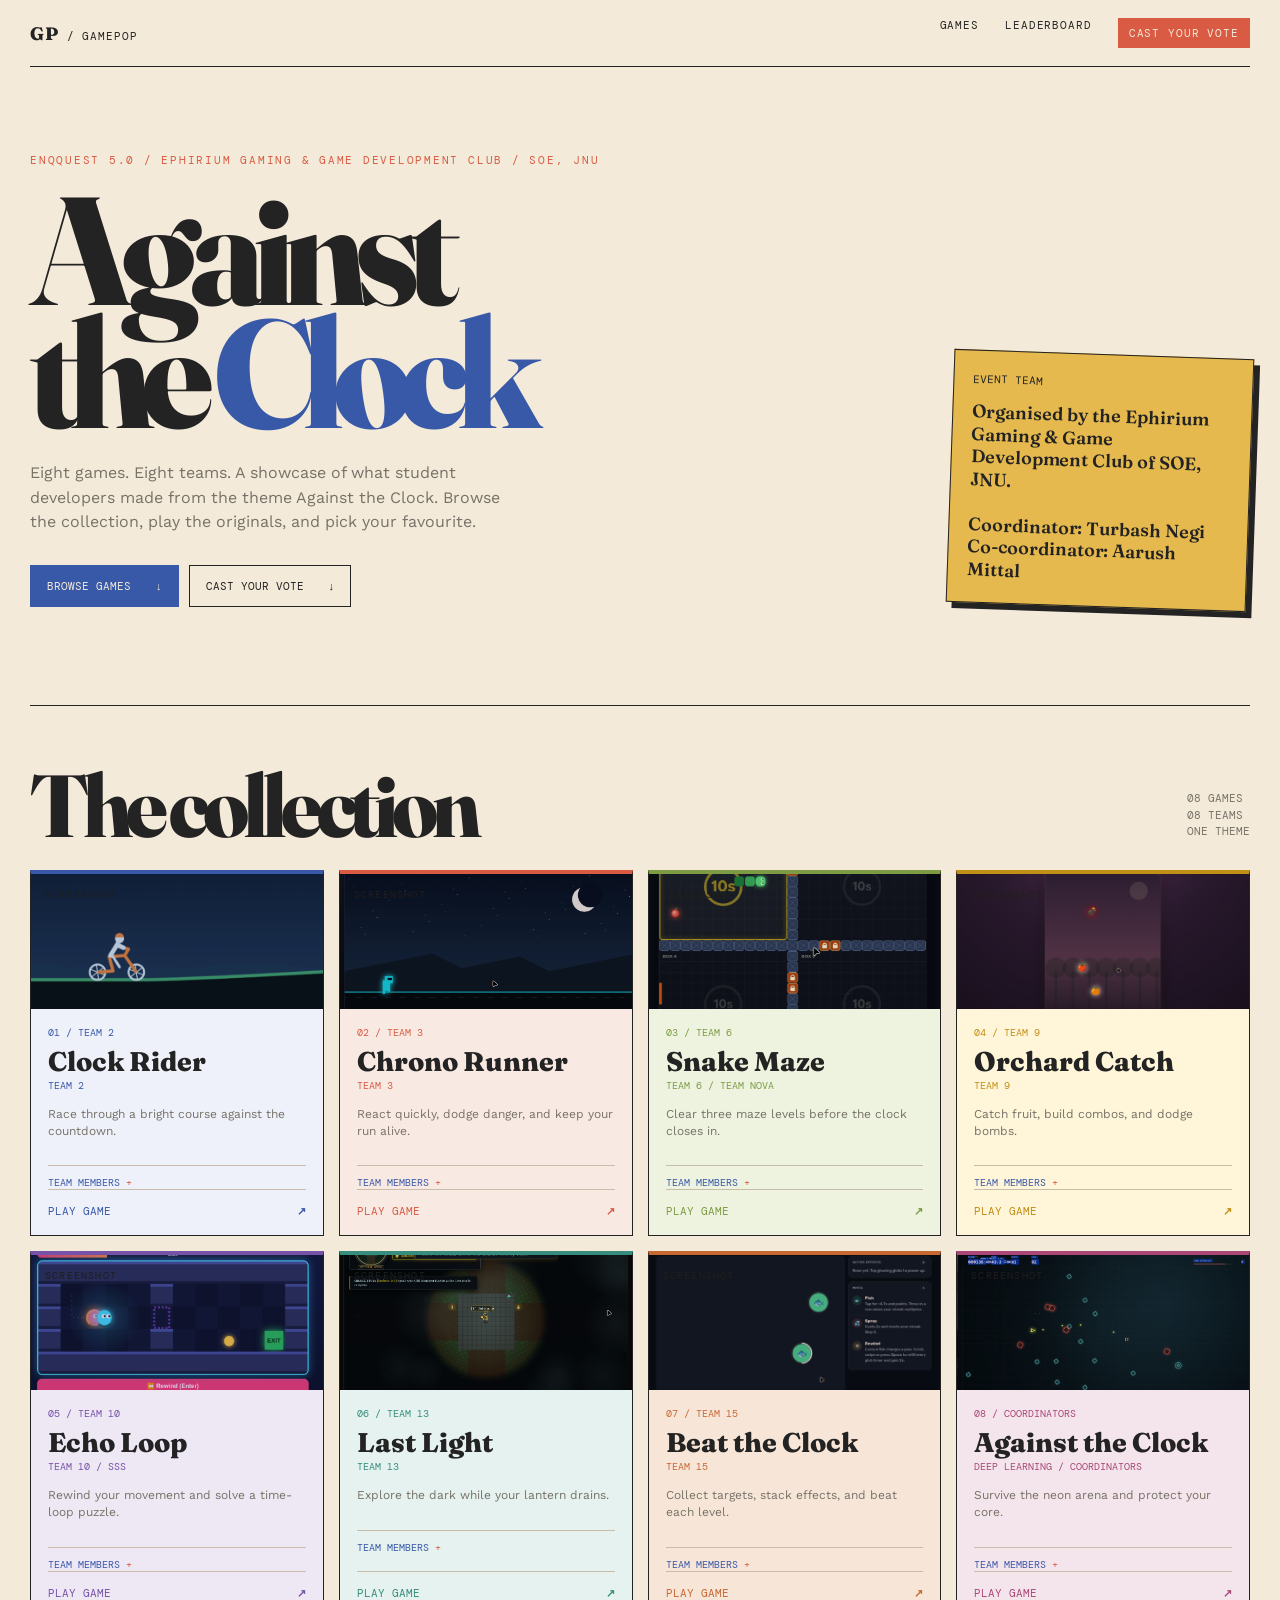
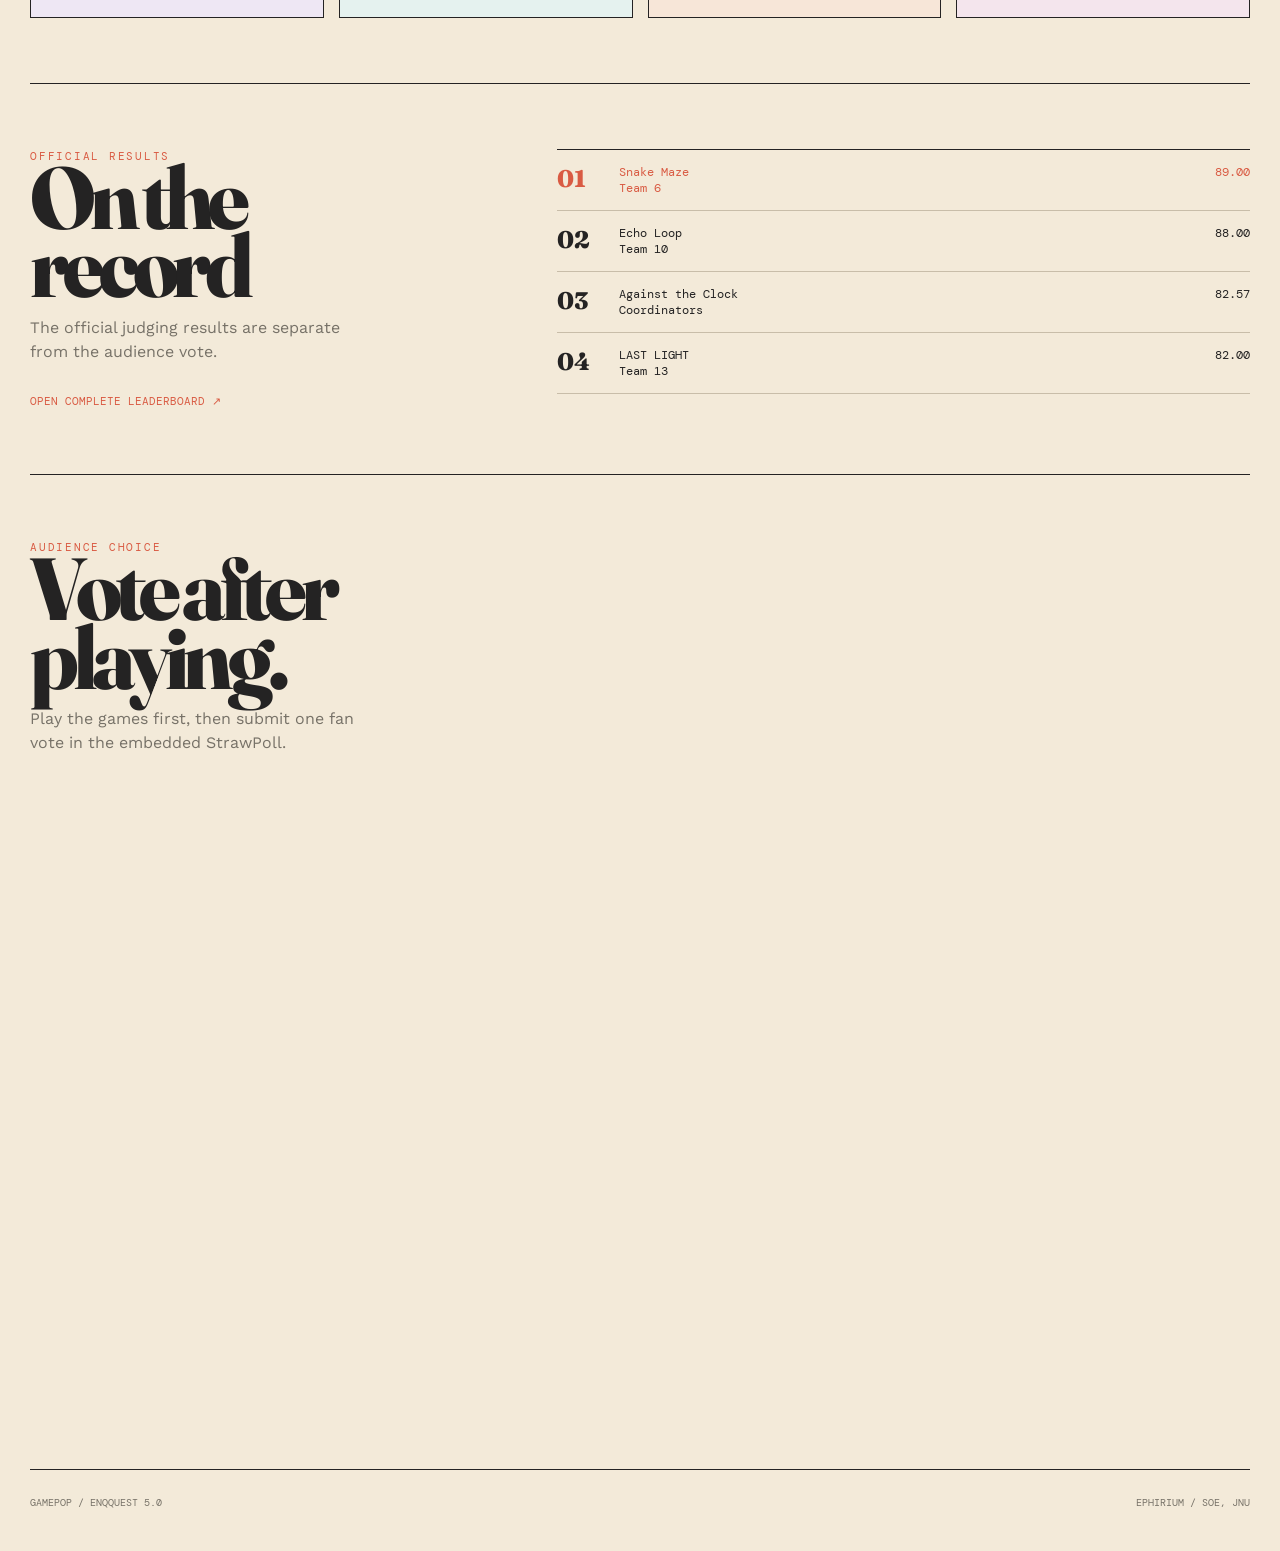
==== commit 66516955: "Added screenshots" ====
--- a/index.html
+++ b/index.html
@@ -6,6 +6,9 @@
 @import url('https://fonts.googleapis.com/css2?family=DM+Mono:wght@400;500&family=Fraunces:opsz,wght@9..144,600;9..144,800&family=Work+Sans:wght@400;600;700&display=swap');
 :root{--ink:#242323;--cream:#f3ead9;--blue:#3858a8;--red:#d95b43;--green:#a6ba63;--yellow:#e5b94d;--muted:#777268;--rule:#c8bda9}*{box-sizing:border-box}body{margin:0;background:var(--cream);color:var(--ink);font-family:'Work Sans',sans-serif}a{color:inherit;text-decoration:none}.page{width:min(1220px,calc(100% - 44px));margin:auto}.mast{display:flex;align-items:center;justify-content:space-between;padding:18px 0;border-bottom:1px solid var(--ink);font:11px 'DM Mono';letter-spacing:.08em;text-transform:uppercase}.mast strong{font:800 18px Fraunces}.mast nav{display:flex;gap:26px}.mast nav a:hover{color:var(--red)}.mast nav a:last-child{padding:8px 11px;background:var(--red);color:var(--cream)}.hero{display:grid;grid-template-columns:1fr 300px;gap:50px;padding:86px 0 98px;border-bottom:1px solid var(--ink)}.eyebrow{font:11px 'DM Mono';letter-spacing:.16em;text-transform:uppercase;color:var(--red)}.hero h1{max-width:850px;margin:22px 0 26px;font:800 clamp(72px,12vw,166px)/.8 Fraunces;letter-spacing:-.075em}.hero h1 em{color:var(--blue);font-style:normal}.hero-copy{max-width:470px;color:var(--muted);font-size:16px;line-height:1.55}.hero-note{align-self:end;border:1px solid var(--ink);padding:21px 19px;background:var(--yellow);transform:rotate(2deg);box-shadow:6px 6px 0 var(--ink)}.hero-note b{display:block;margin-bottom:15px;font:11px 'DM Mono';text-transform:uppercase}.hero-note p{margin:0;font:600 18px/1.25 Fraunces}.actions{display:flex;gap:10px;flex-wrap:wrap;margin-top:30px}.button{display:inline-flex;gap:25px;align-items:center;padding:13px 16px;border:1px solid var(--ink);font:11px 'DM Mono';text-transform:uppercase}.button:hover{background:var(--ink);color:var(--cream)}.button.primary{background:var(--blue);border-color:var(--blue);color:var(--cream)}.section{padding:65px 0;border-bottom:1px solid var(--ink)}.section-title{display:flex;justify-content:space-between;align-items:end;margin-bottom:30px}.section-title h2,.results h2,.fan h2{margin:0;font:800 clamp(48px,7vw,88px)/.78 Fraunces;letter-spacing:-.07em}.section-title p{margin:0;color:var(--muted);font:11px 'DM Mono';line-height:1.5;text-transform:uppercase}.games{display:grid;grid-template-columns:repeat(4,1fr);gap:15px}.game{display:flex;flex-direction:column;min-height:365px;border:1px solid var(--ink);background:#fbf7ee;transition:.2s}.game:hover{transform:translate(-4px,-5px);box-shadow:7px 7px 0 var(--blue)}.art{height:135px;background:var(--blue);position:relative}.game:nth-child(2) .art,.game:nth-child(5) .art{background:var(--red)}.game:nth-child(3) .art,.game:nth-child(7) .art{background:var(--green)}.game:nth-child(4) .art,.game:nth-child(8) .art{background:var(--yellow)}.art:after{content:'SCREENSHOT';position:absolute;left:14px;top:14px;color:var(--ink);font:10px 'DM Mono';letter-spacing:.12em}.info{display:flex;flex:1;flex-direction:column;padding:17px}.number{color:var(--red);font:10px 'DM Mono';text-transform:uppercase}.game h3{margin:12px 0 5px;font:800 27px/.85 Fraunces}.team{color:var(--blue);font:10px 'DM Mono';text-transform:uppercase}.desc{margin:14px 0;color:var(--muted);font-size:12px;line-height:1.4}.play{display:flex;justify-content:space-between;margin-top:auto;padding-top:14px;border-top:1px solid var(--rule);color:var(--blue);font:11px 'DM Mono';text-transform:uppercase}.results{display:grid;grid-template-columns:.8fr 1.2fr;gap:65px;align-items:start}.results p,.fan p{max-width:350px;color:var(--muted);line-height:1.5}.score-link{display:inline-block;margin-top:14px;color:var(--red);font:11px 'DM Mono';text-transform:uppercase}.score-list{border-top:1px solid var(--ink)}.score-row{display:grid;grid-template-columns:50px 1fr 70px;gap:12px;padding:14px 0;border-bottom:1px solid var(--rule);font:12px 'DM Mono'}.score-row b{font:800 24px Fraunces}.score-row em{text-align:right;font-style:normal}.score-row:first-child{color:var(--red)}.fan{display:grid;grid-template-columns:.7fr 1.3fr;gap:30px;align-items:start}.poll-panel{padding:16px;border:1px solid var(--ink);background:#fbf7ee;box-shadow:6px 6px 0 var(--blue)}.poll-panel iframe{display:block;width:100%;height:864px;border:0;background:#fff}.poll-fallback{display:flex;justify-content:space-between;align-items:center;gap:18px;margin-top:14px;color:var(--muted);font:11px 'DM Mono'}.poll-fallback .button{background:var(--red);border-color:var(--red);color:var(--cream)}footer{display:flex;justify-content:space-between;padding:26px 0 42px;color:var(--muted);font:10px 'DM Mono';text-transform:uppercase}@media(max-width:900px){.hero{grid-template-columns:1fr;gap:35px}.hero-note{max-width:300px}.games{grid-template-columns:repeat(2,1fr)}.results,.fan{grid-template-columns:1fr;gap:30px}}@media(max-width:560px){.page{width:calc(100% - 28px)}.mast{font-size:9px}.mast nav{gap:9px}.mast nav a:first-child{display:none}.hero{padding:60px 0 75px}.hero h1{font-size:clamp(68px,19vw,108px)}.actions{display:grid}.button{width:100%;justify-content:space-between}.section{padding:50px 0}.section-title{display:block}.section-title p{margin-top:16px}.games{grid-template-columns:1fr}.fan{display:block}.poll-panel{margin-top:25px;padding:10px}.poll-panel iframe{height:864px}.poll-fallback{display:block}.poll-fallback .button{display:flex;margin-top:12px}footer{display:block;line-height:2.2}}
 details{margin-top:12px;border-top:1px solid var(--rule);padding-top:10px;color:var(--blue);font:10px 'DM Mono';text-transform:uppercase}summary{cursor:pointer;list-style:none}summary:after{content:' +';color:var(--red)}details[open] summary:after{content:' -'}details p{margin:9px 0 0;color:var(--muted);font:11px/1.5 'Work Sans';text-transform:none}
+.art{overflow:hidden}.art img{display:block;width:100%;height:100%;object-fit:cover;object-position:center;filter:saturate(.9)}.art:before{content:'';position:absolute;z-index:2;inset:0;background:var(--blue);opacity:.28;mix-blend-mode:multiply;pointer-events:none}.game:nth-child(2) .art:before,.game:nth-child(5) .art:before{background:var(--red)}.game:nth-child(3) .art:before,.game:nth-child(7) .art:before{background:var(--green)}.game:nth-child(4) .art:before,.game:nth-child(8) .art:before{background:var(--yellow)}.game:nth-child(1),.game:nth-child(5){background:#eef1f9}.game:nth-child(2),.game:nth-child(6){background:#f9e9e3}.game:nth-child(3),.game:nth-child(7){background:#eef3e0}.game:nth-child(4),.game:nth-child(8){background:#fff5d9}.game:nth-child(1):hover,.game:nth-child(5):hover{box-shadow:7px 7px 0 var(--blue)}.game:nth-child(2):hover,.game:nth-child(6):hover{box-shadow:7px 7px 0 var(--red)}.game:nth-child(3):hover,.game:nth-child(7):hover{box-shadow:7px 7px 0 var(--green)}.game:nth-child(4):hover,.game:nth-child(8):hover{box-shadow:7px 7px 0 var(--yellow)}.game:nth-child(odd){border-top:4px solid var(--blue)}.game:nth-child(2n){border-top:4px solid var(--red)}.game:nth-child(3n){border-top-color:var(--green)}.game:nth-child(4n){border-top-color:var(--yellow)}
+.game:nth-child(1){--card:#eef1f9;--accent:#3858a8}.game:nth-child(2){--card:#f9e9e3;--accent:#d95b43}.game:nth-child(3){--card:#eef3e0;--accent:#7c9b43}.game:nth-child(4){--card:#fff5d9;--accent:#c18e16}.game:nth-child(5){--card:#eee7f4;--accent:#7652a8}.game:nth-child(6){--card:#e5f2ef;--accent:#368d7d}.game:nth-child(7){--card:#f7e6d8;--accent:#c76732}.game:nth-child(8){--card:#f4e5ed;--accent:#aa4777}.game{background:var(--card);border-top:4px solid var(--accent)}.game .art{background:var(--accent)}.game .art:before{background:var(--accent)}.game:hover{box-shadow:7px 7px 0 var(--accent)}.game .number,.game .team,.game .play{color:var(--accent)}
+.games .game:nth-child(1){background:#eef1f9!important;border-top-color:#3858a8!important}.games .game:nth-child(1) .art,.games .game:nth-child(1) .art:before{background:#3858a8!important}.games .game:nth-child(2){background:#f9e9e3!important;border-top-color:#d95b43!important}.games .game:nth-child(2) .art,.games .game:nth-child(2) .art:before{background:#d95b43!important}.games .game:nth-child(3){background:#eef3e0!important;border-top-color:#7c9b43!important}.games .game:nth-child(3) .art,.games .game:nth-child(3) .art:before{background:#7c9b43!important}.games .game:nth-child(4){background:#fff5d9!important;border-top-color:#c18e16!important}.games .game:nth-child(4) .art,.games .game:nth-child(4) .art:before{background:#c18e16!important}.games .game:nth-child(5){background:#eee7f4!important;border-top-color:#7652a8!important}.games .game:nth-child(5) .art,.games .game:nth-child(5) .art:before{background:#7652a8!important}.games .game:nth-child(6){background:#e5f2ef!important;border-top-color:#368d7d!important}.games .game:nth-child(6) .art,.games .game:nth-child(6) .art:before{background:#368d7d!important}.games .game:nth-child(7){background:#f7e6d8!important;border-top-color:#c76732!important}.games .game:nth-child(7) .art,.games .game:nth-child(7) .art:before{background:#c76732!important}.games .game:nth-child(8){background:#f4e5ed!important;border-top-color:#aa4777!important}.games .game:nth-child(8) .art,.games .game:nth-child(8) .art:before{background:#aa4777!important}.games .game:nth-child(1):hover{box-shadow:7px 7px 0 #3858a8!important}.games .game:nth-child(2):hover{box-shadow:7px 7px 0 #d95b43!important}.games .game:nth-child(3):hover{box-shadow:7px 7px 0 #7c9b43!important}.games .game:nth-child(4):hover{box-shadow:7px 7px 0 #c18e16!important}.games .game:nth-child(5):hover{box-shadow:7px 7px 0 #7652a8!important}.games .game:nth-child(6):hover{box-shadow:7px 7px 0 #368d7d!important}.games .game:nth-child(7):hover{box-shadow:7px 7px 0 #c76732!important}.games .game:nth-child(8):hover{box-shadow:7px 7px 0 #aa4777!important}
 </style>
 </head>
 <body>
@@ -13,14 +16,14 @@
 <main>
 <section class="page hero"><div><div class="eyebrow">EnqQuest 5.0 / Ephirium Gaming &amp; Game Development Club / SOE, JNU</div><h1>Against<br>the <em>Clock</em></h1><p class="hero-copy">Eight games. Eight teams. A showcase of what student developers made from the theme Against the Clock. Browse the collection, play the originals, and pick your favourite.</p><div class="actions"><a class="button primary" href="#games">Browse games <b>↓</b></a><a class="button" href="#vote">Cast your vote <b>↓</b></a></div></div><aside class="hero-note"><b>Event team</b><p>Organised by the Ephirium Gaming &amp; Game Development Club of SOE, JNU.<br><br>Coordinator: Turbash Negi<br>Co-coordinator: Aarush Mittal</p></aside></section>
 <section class="page section" id="games"><div class="section-title"><h2>The collection</h2><p>08 GAMES<br>08 TEAMS<br>ONE THEME</p></div><div class="games">
-<article class="game"><div class="art"></div><div class="info"><span class="number">01 / TEAM 2</span><h3>Clock Rider</h3><span class="team">Team 2</span><p class="desc">Race through a bright course against the countdown.</p><details><summary>Team members</summary><p>Abhishek</p></details><a class="play" href="Team 2/Abhi.html" target="_blank" rel="noreferrer">Play game <b>↗</b></a></div></article>
-<article class="game"><div class="art"></div><div class="info"><span class="number">02 / TEAM 3</span><h3>Chrono Runner</h3><span class="team">Team 3</span><p class="desc">React quickly, dodge danger, and keep your run alive.</p><details><summary>Team members</summary><p>Ayush Gupta<br>B. Sai Karthik</p></details><a class="play" href="Team 3/index.html" target="_blank" rel="noreferrer">Play game <b>↗</b></a></div></article>
-<article class="game"><div class="art"></div><div class="info"><span class="number">03 / TEAM 6</span><h3>Snake Maze</h3><span class="team">Team 6 / Team NOVA</span><p class="desc">Clear three maze levels before the clock closes in.</p><details><summary>Team members</summary><p>Satyam Sharma</p></details><a class="play" href="Team 6/snake-maze-levels%20(2).html" target="_blank" rel="noreferrer">Play game <b>↗</b></a></div></article>
-<article class="game"><div class="art"></div><div class="info"><span class="number">04 / TEAM 9</span><h3>Orchard Catch</h3><span class="team">Team 9</span><p class="desc">Catch fruit, build combos, and dodge bombs.</p><details><summary>Team members</summary><p>Garvit Nenawati<br>Divyansh Ruhela<br>Gunjan</p></details><a class="play" href="Team 9/index.html" target="_blank" rel="noreferrer">Play game <b>↗</b></a></div></article>
-<article class="game"><div class="art"></div><div class="info"><span class="number">05 / TEAM 10</span><h3>Echo Loop</h3><span class="team">Team 10 / SSS</span><p class="desc">Rewind your movement and solve a time-loop puzzle.</p><details><summary>Team members</summary><p>Suman Kumar<br>Subhranil Mandal<br>Soumya Ranjan Mishra</p></details><a class="play" href="Team 10/index.html" target="_blank" rel="noreferrer">Play game <b>↗</b></a></div></article>
-<article class="game"><div class="art"></div><div class="info"><span class="number">06 / TEAM 13</span><h3>Last Light</h3><span class="team">Team 13</span><p class="desc">Explore the dark while your lantern drains.</p><details><summary>Team members</summary><p>Rahul<br>Sarvesh<br>Rahul Varshney</p></details><a class="play" href="Team 13/index.html" target="_blank" rel="noreferrer">Play game <b>↗</b></a></div></article>
-<article class="game"><div class="art"></div><div class="info"><span class="number">07 / TEAM 15</span><h3>Beat the Clock</h3><span class="team">Team 15</span><p class="desc">Collect targets, stack effects, and beat each level.</p><details><summary>Team members</summary><p>Shikhar Agarwal<br>Himanshu Kumar<br>Ashutosh Kumar</p></details><a class="play" href="Team 15/index.html" target="_blank" rel="noreferrer">Play game <b>↗</b></a></div></article>
-<article class="game"><div class="art"></div><div class="info"><span class="number">08 / COORDINATORS</span><h3>Against the Clock</h3><span class="team">Deep Learning / Coordinators</span><p class="desc">Survive the neon arena and protect your core.</p><details><summary>Team members</summary><p>Kaustubh<br>Rishabh Mishra<br>Sourav Kumar</p></details><a class="play" href="Team Coordinators/index.html" target="_blank" rel="noreferrer">Play game <b>↗</b></a></div></article>
+<article class="game"><div class="art"><img src="team-2.png" alt="Clock Rider screenshot"></div><div class="info"><span class="number">01 / TEAM 2</span><h3>Clock Rider</h3><span class="team">Team 2</span><p class="desc">Race through a bright course against the countdown.</p><details><summary>Team members</summary><p>Abhishek</p></details><a class="play" href="Team 2/Abhi.html" target="_blank" rel="noreferrer">Play game <b>↗</b></a></div></article>
+<article class="game"><div class="art"><img src="team-3.png" alt="Chrono Runner screenshot"></div><div class="info"><span class="number">02 / TEAM 3</span><h3>Chrono Runner</h3><span class="team">Team 3</span><p class="desc">React quickly, dodge danger, and keep your run alive.</p><details><summary>Team members</summary><p>Ayush Gupta<br>B. Sai Karthik</p></details><a class="play" href="Team 3/index.html" target="_blank" rel="noreferrer">Play game <b>↗</b></a></div></article>
+<article class="game"><div class="art"><img src="team-6.png" alt="Snake Maze screenshot"></div><div class="info"><span class="number">03 / TEAM 6</span><h3>Snake Maze</h3><span class="team">Team 6 / Team NOVA</span><p class="desc">Clear three maze levels before the clock closes in.</p><details><summary>Team members</summary><p>Satyam Sharma</p></details><a class="play" href="Team 6/snake-maze-levels%20(2).html" target="_blank" rel="noreferrer">Play game <b>↗</b></a></div></article>
+<article class="game"><div class="art"><img src="team-9.png" alt="Orchard Catch screenshot"></div><div class="info"><span class="number">04 / TEAM 9</span><h3>Orchard Catch</h3><span class="team">Team 9</span><p class="desc">Catch fruit, build combos, and dodge bombs.</p><details><summary>Team members</summary><p>Garvit Nenawati<br>Divyansh Ruhela<br>Gunjan</p></details><a class="play" href="Team 9/index.html" target="_blank" rel="noreferrer">Play game <b>↗</b></a></div></article>
+<article class="game"><div class="art"><img src="team-10.png" alt="Echo Loop screenshot"></div><div class="info"><span class="number">05 / TEAM 10</span><h3>Echo Loop</h3><span class="team">Team 10 / SSS</span><p class="desc">Rewind your movement and solve a time-loop puzzle.</p><details><summary>Team members</summary><p>Suman Kumar<br>Subhranil Mandal<br>Soumya Ranjan Mishra</p></details><a class="play" href="Team 10/index.html" target="_blank" rel="noreferrer">Play game <b>↗</b></a></div></article>
+<article class="game"><div class="art"><img src="team-13.png" alt="Last Light screenshot"></div><div class="info"><span class="number">06 / TEAM 13</span><h3>Last Light</h3><span class="team">Team 13</span><p class="desc">Explore the dark while your lantern drains.</p><details><summary>Team members</summary><p>Rahul<br>Sarvesh<br>Rahul Varshney</p></details><a class="play" href="Team 13/index.html" target="_blank" rel="noreferrer">Play game <b>↗</b></a></div></article>
+<article class="game"><div class="art"><img src="team-15.png" alt="Beat the Clock screenshot"></div><div class="info"><span class="number">07 / TEAM 15</span><h3>Beat the Clock</h3><span class="team">Team 15</span><p class="desc">Collect targets, stack effects, and beat each level.</p><details><summary>Team members</summary><p>Shikhar Agarwal<br>Himanshu Kumar<br>Ashutosh Kumar</p></details><a class="play" href="Team 15/index.html" target="_blank" rel="noreferrer">Play game <b>↗</b></a></div></article>
+<article class="game"><div class="art"><img src="coordinators.png" alt="Against the Clock screenshot"></div><div class="info"><span class="number">08 / COORDINATORS</span><h3>Against the Clock</h3><span class="team">Deep Learning / Coordinators</span><p class="desc">Survive the neon arena and protect your core.</p><details><summary>Team members</summary><p>Kaustubh<br>Rishabh Mishra<br>Sourav Kumar</p></details><a class="play" href="Team Coordinators/index.html" target="_blank" rel="noreferrer">Play game <b>↗</b></a></div></article>
 </div></section>
 <section class="page section results"><div><div class="eyebrow">Official results</div><h2>On the<br>record</h2><p>The official judging results are separate from the audience vote.</p><a class="score-link" href="leaderboard.html">Open complete leaderboard ↗</a></div><div class="score-list"><div class="score-row"><b>01</b><span>Snake Maze<br>Team 6</span><em>89.00</em></div><div class="score-row"><b>02</b><span>Echo Loop<br>Team 10</span><em>88.00</em></div><div class="score-row"><b>03</b><span>Against the Clock<br>Coordinators</span><em>82.57</em></div><div class="score-row"><b>04</b><span>LAST LIGHT<br>Team 13</span><em>82.00</em></div></div></section>
 <section class="page section fan" id="vote"><div><div class="eyebrow">Audience choice</div><h2>Vote after<br>playing.</h2><p>Play the games first, then submit one fan vote in the embedded StrawPoll.</p></div><div class="strawpoll-embed" id="strawpoll_7MZ0kv9Epgo" style="height:864px;max-width:640px;width:100%;margin:0 auto;display:flex;flex-direction:column"><iframe title="StrawPoll Embed" id="strawpoll_iframe_7MZ0kv9Epgo" src="https://strawpoll.com/embed/7MZ0kv9Epgo" style="position:static;visibility:visible;display:block;width:100%;flex-grow:1" frameborder="0" allowfullscreen allowtransparency>Loading...</iframe><script async src="https://cdn.strawpoll.com/dist/widgets.js" charset="utf-8"></script></div></section>
